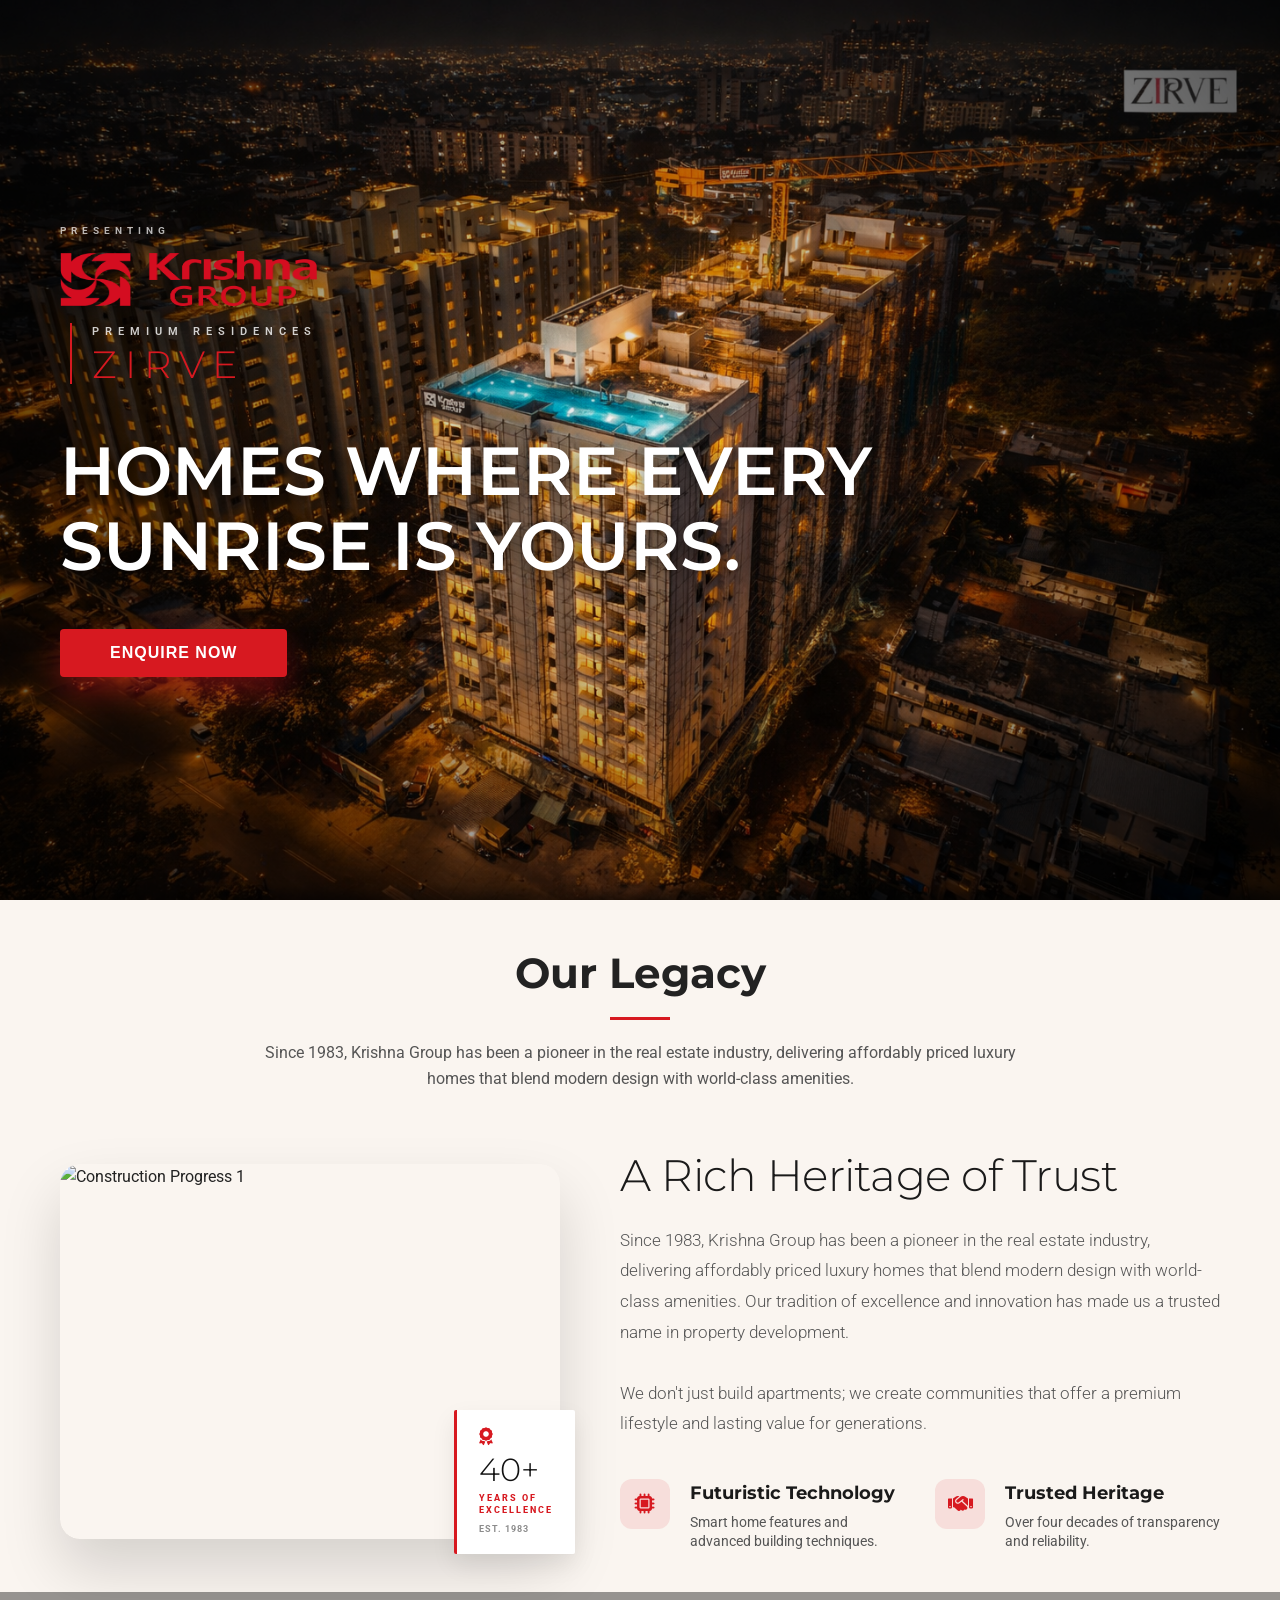
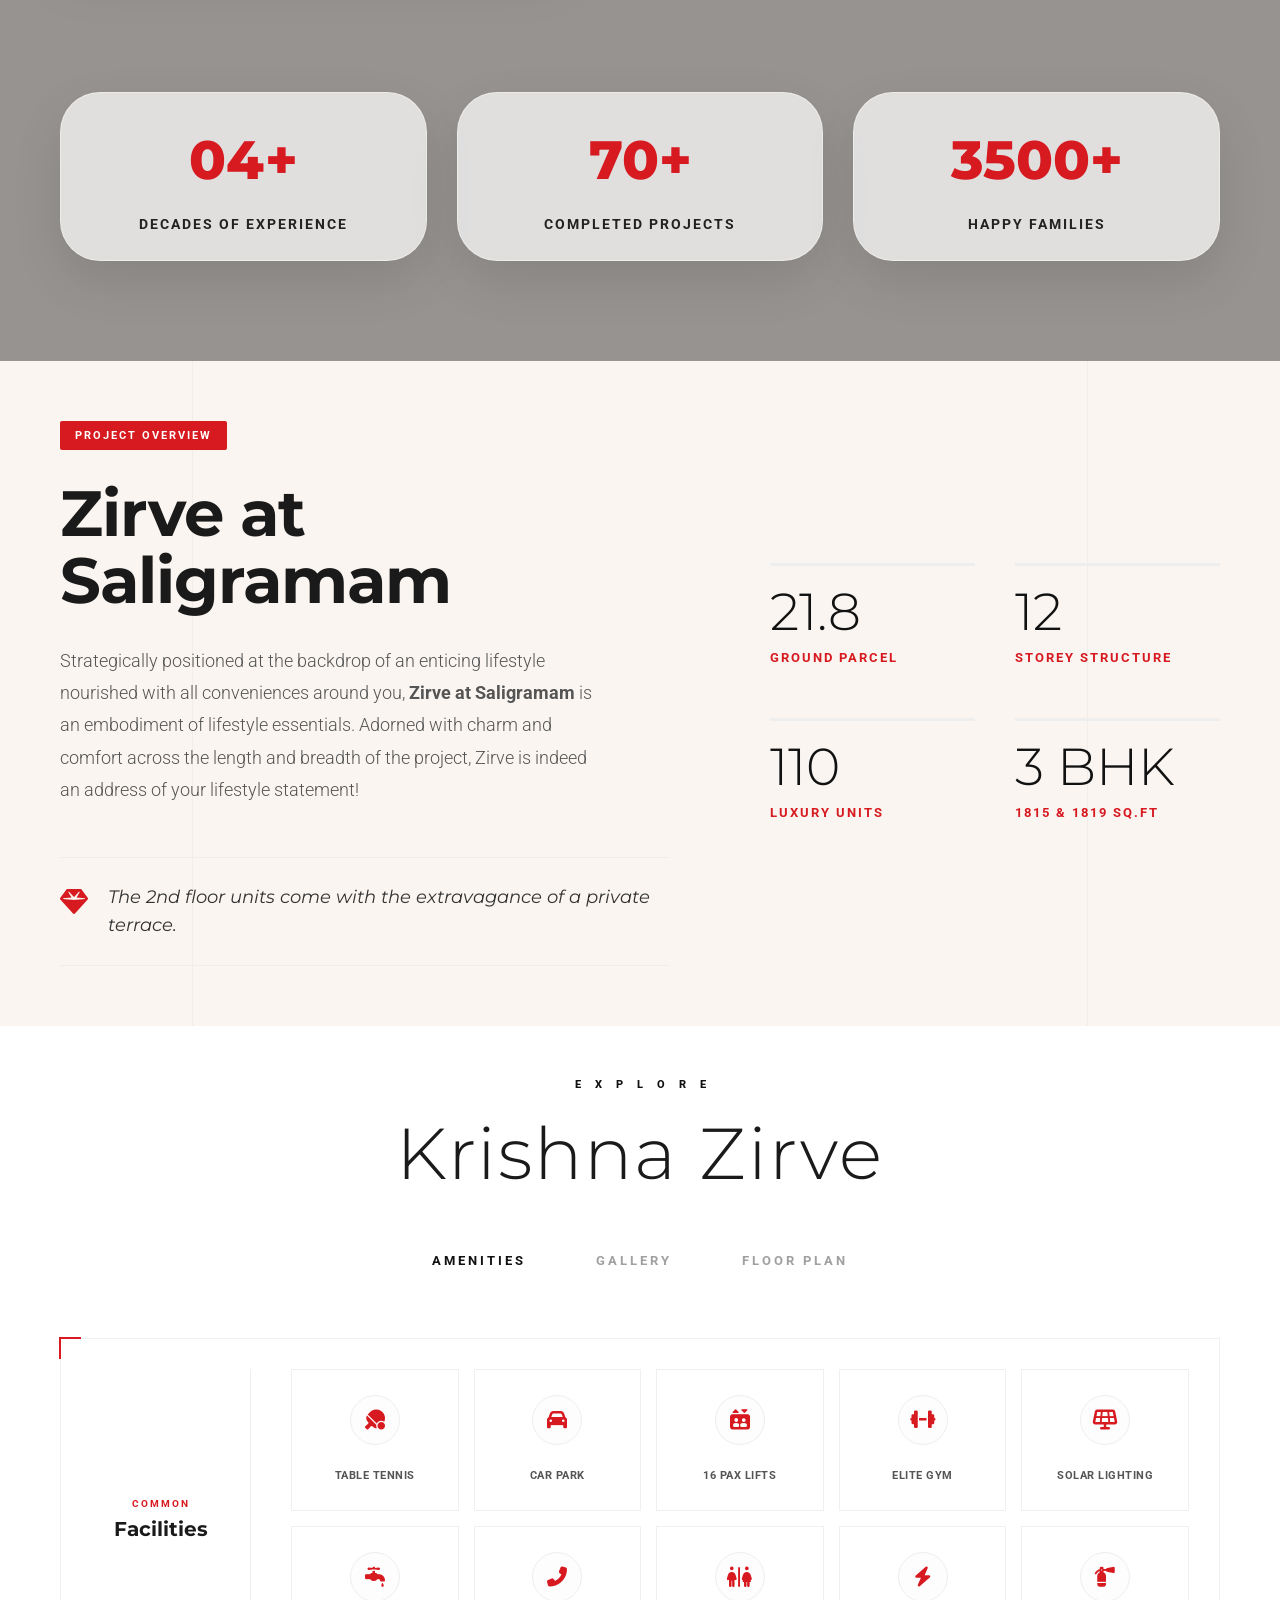
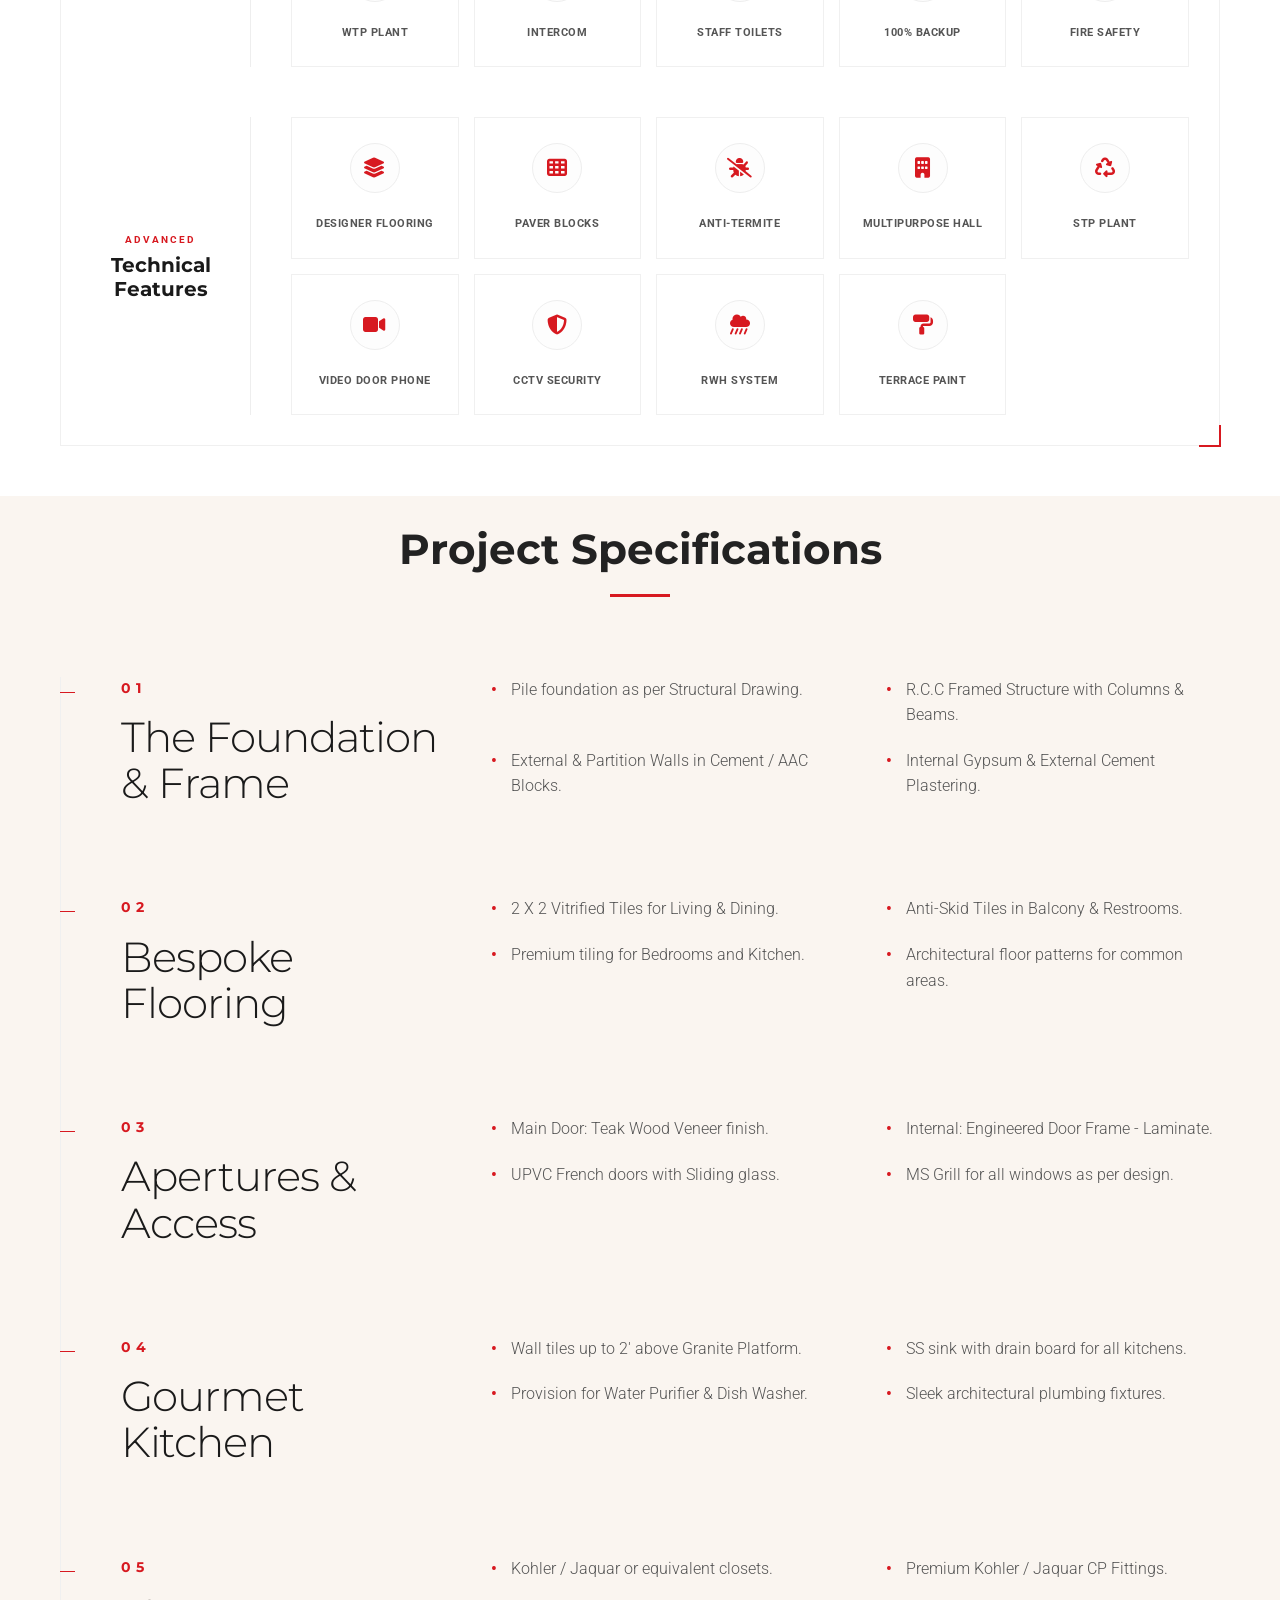
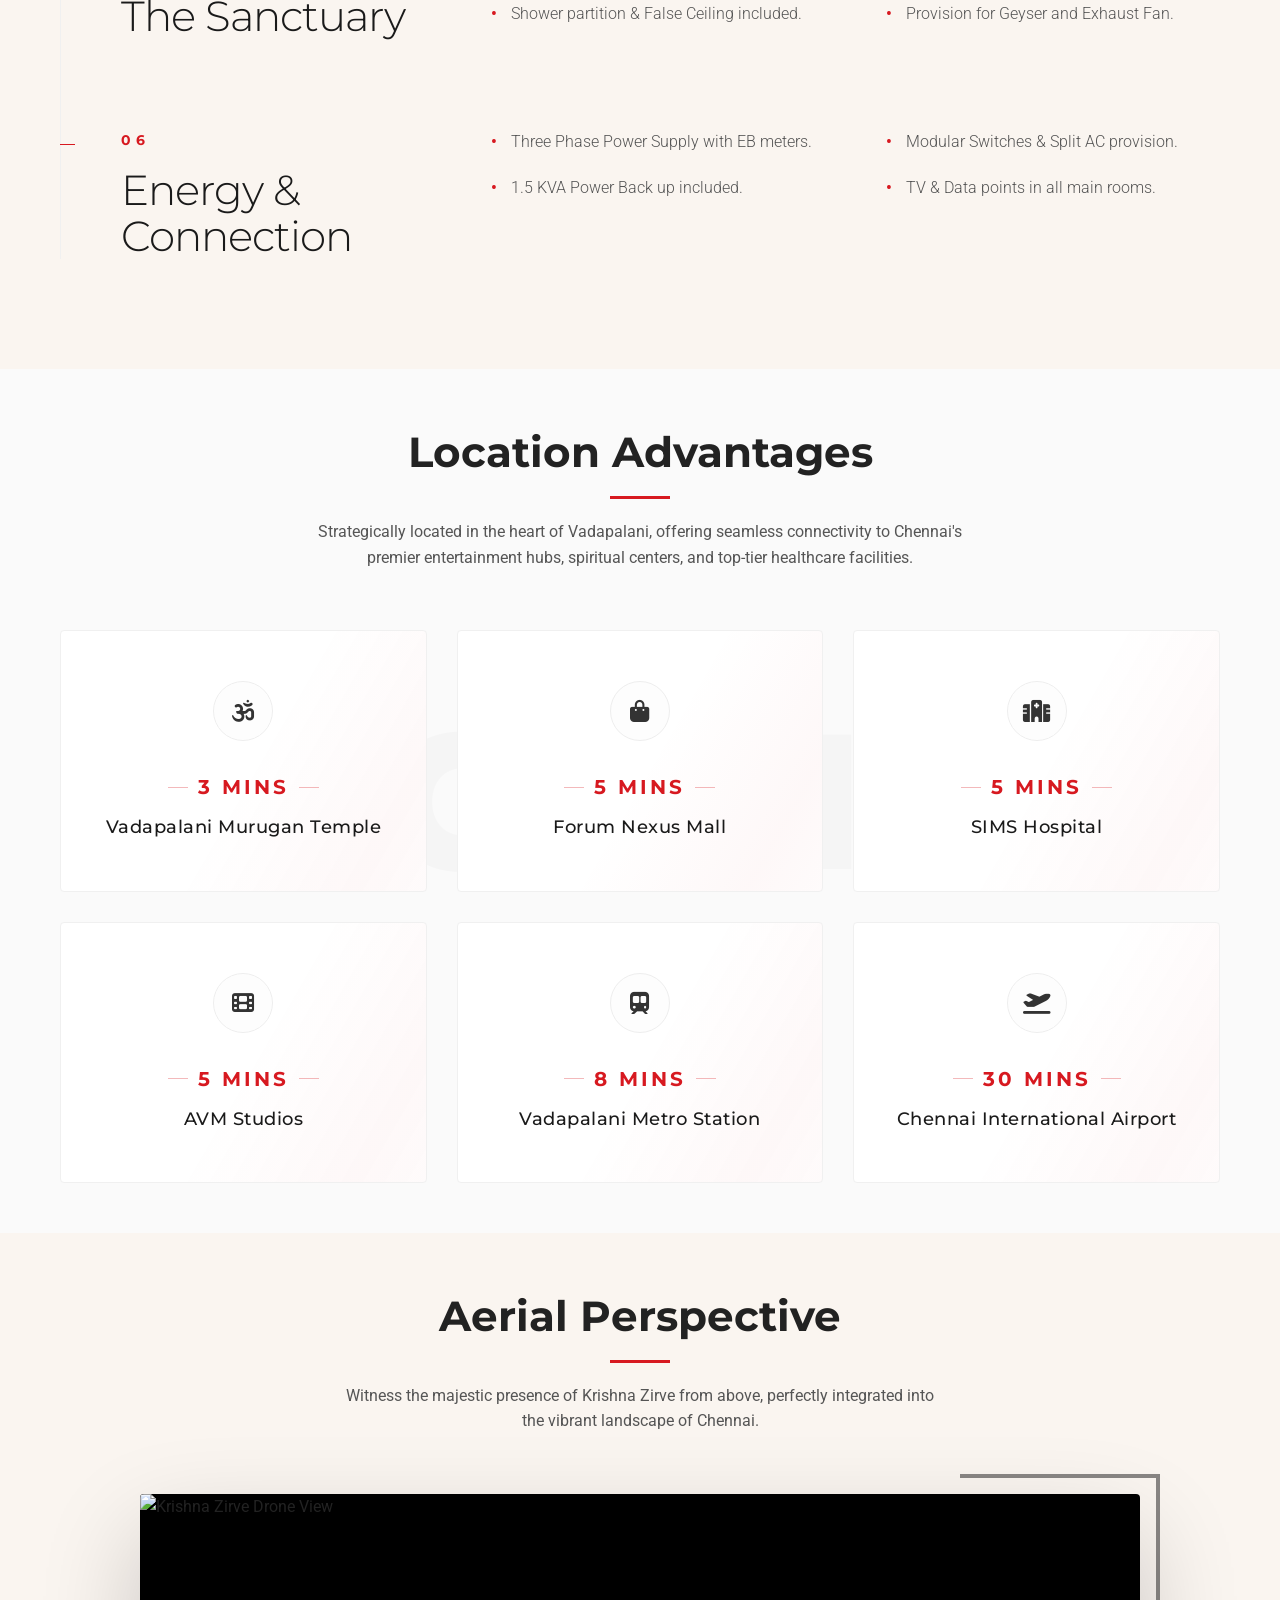
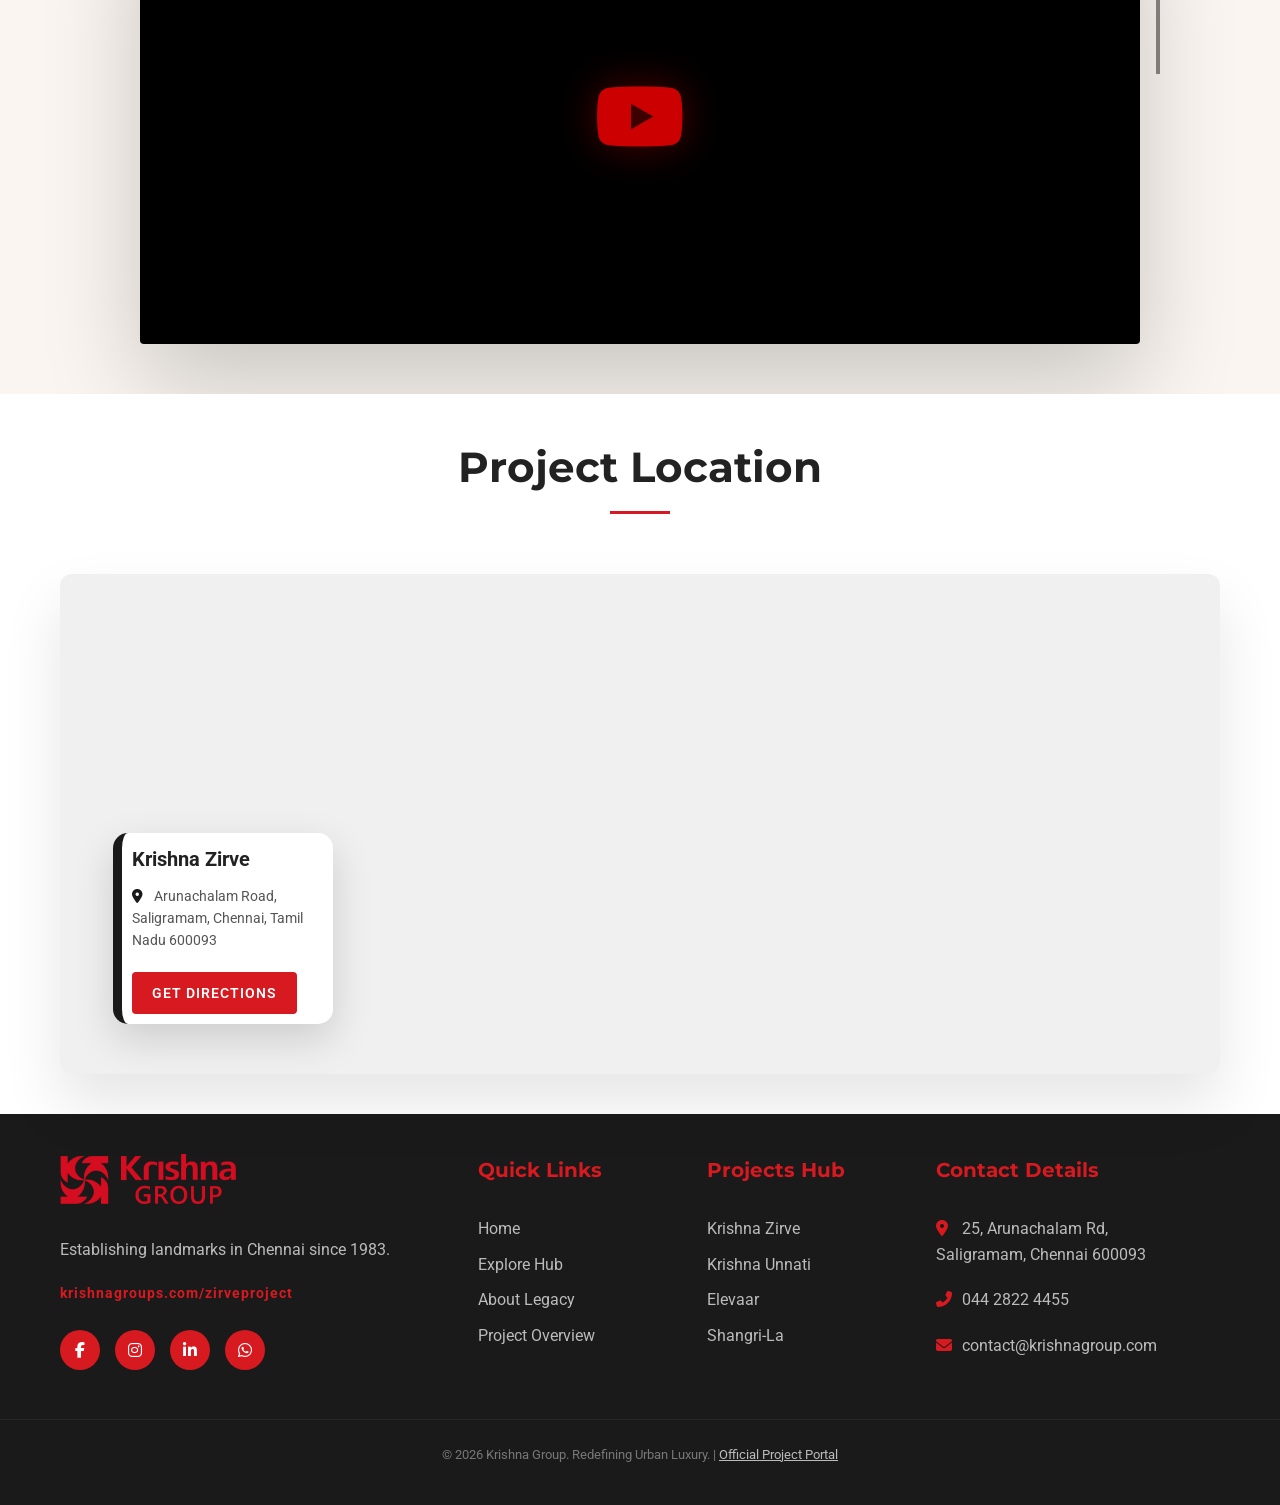
==== KrishnaGroup_Redesign/index.html @ 85de6e91 "first commit" ====
<!DOCTYPE html>
<html lang="en">

<head>
    <meta charset="UTF-8">
    <meta name="viewport" content="width=device-width, initial-scale=1.0">
    <title>Krishna Group | Luxury Apartment Builders in Chennai</title>
    <meta name="description"
        content="Redefining luxury living in Chennai since 1983. Explore premium residential projects by Krishna Group, including Krishna Zirve and Krishna Unnati.">
    <link rel="stylesheet" href="styles.css">
    <link rel="icon" type="image/png" href="favicon.png?v=2">
    <!-- Google Fonts: Montserrat for Headings, Roboto for Body -->
    <link
        href="https://fonts.googleapis.com/css2?family=Montserrat:wght@400;500;600;700&family=Roboto:wght@300;400;500&display=swap"
        rel="stylesheet">
    <!-- Font Awesome for Icons -->
    <link rel="stylesheet" href="https://cdnjs.cloudflare.com/ajax/libs/font-awesome/6.4.0/css/all.min.css">
</head>

<body>

    <!-- Navigation Bar Removed per user request for Landing Page layout -->

    <!-- Hero Section (Landing Page Style) -->
    <section class="hero" id="home">
        <img src="banner.png" alt="Luxury Real Estate" class="hero-bg">
        <div class="container hero-container">
            
            <!-- Top Left Branding (Now inside container for alignment) -->
            <div class="hero-top-branding">
                <span class="hero-presenting-label">PRESENTING</span>
                <img src="logo.png" alt="Krishna Group Official Logo" class="hero-top-logo">
                <div class="hero-zirve-branding">
                    <span class="hero-zirve-prefix">PREMIUM RESIDENCES</span>
                    <h2 class="hero-zirve-name">ZIRVE</h2>
                </div>
            </div>

            <!-- Left Aligned Headline and Button -->
            <div class="hero-main-content">
                <h1>HOMES WHERE EVERY<br>SUNRISE IS YOURS.</h1>
                <button id="open-enquiry-modal" class="btn btn-primary"
                    style="margin-top: 25px; padding: 15px 50px; font-size: 16px; border-radius: 4px; box-shadow: 0 15px 30px rgba(215, 25, 32, 0.4); text-transform: uppercase; font-weight: 700; align-self: flex-start;">ENQUIRE
                    NOW</button>
            </div>

        </div>
    </section>

    <!-- Enquiry' Modal -->
    <div id="enquiry-modal" class="modal">
        <div class="modal-content">
            <span class="close-modal">&times;</span>
            <div class="hero-form-container"
                style="width: 100%; box-shadow: none; margin: 0; background: none; backdrop-filter: none;">
                <h3
                    style="margin-bottom: 25px; font-family: var(--font-serif); font-size: 24px; color: var(--primary-color); text-align: center;">
                    Register Interest</h3>
                <form id="hero-enquiry" class="landing-form">
                    <div class="form-group">
                        <label>Name</label>
                        <input type="text" placeholder="Enter Your Name" required>
                    </div>

                    <div class="form-group">
                        <label>Phone</label>
                        <div class="phone-input-group">
                            <span class="country-code">
                                <img src="https://flagcdn.com/w20/in.png" alt="India"> +91
                            </span>
                            <input type="tel" placeholder="Phone Number" required>
                        </div>
                    </div>

                    <div class="form-group">
                        <label>Email</label>
                        <input type="email" placeholder="Enter Your Email" required>
                    </div>

                    <div class="form-group checkbox-group">
                        <input type="checkbox" id="privacy-policy" checked required>
                        <label for="privacy-policy">I agree to the Privacy Policy.</label>
                    </div>

                    <button type="submit" class="btn btn-primary btn-block"
                        style="width: 100%; border-radius: 2px; font-size: 16px;">ENQUIRE NOW</button>
                </form>
            </div>
        </div>
    </div>



    <!-- Heritage Section -->
    <section class="heritage" id="about">
        <div class="container">
            <div class="section-title reveal">
                <h2>Our Legacy</h2>
                <div class="divider"></div>
                <p
                    style="margin-top: 20px; color: var(--text-light); max-width: 800px; margin-left: auto; margin-right: auto;">
                    Since 1983, Krishna Group has been a pioneer in the real estate industry, delivering affordably
                    priced luxury homes that blend modern design with world-class amenities.
                </p>
            </div>

            <div class="legacy-grid">
                <div class="legacy-image reveal">
                    <div class="legacy-slider" style="position: relative; width: 100%; aspect-ratio: 4/3; overflow: hidden; border-radius: 20px; box-shadow: 0 30px 60px rgba(0,0,0,0.15);">
                        <img src="Gallery/prog_1.jpg" alt="Construction Progress 1" class="legacy-slide" style="position: absolute; top:0; left:0; width:100%; height:100%; object-fit:cover; opacity: 1; transition: opacity 1s ease;">
                        <img src="Gallery/prog_2.jpg" alt="Construction Progress 2" class="legacy-slide" style="position: absolute; top:0; left:0; width:100%; height:100%; object-fit:cover; opacity: 0; transition: opacity 1s ease;">
                        <img src="Gallery/prog_3.jpg" alt="Construction Progress 3" class="legacy-slide" style="position: absolute; top:0; left:0; width:100%; height:100%; object-fit:cover; opacity: 0; transition: opacity 1s ease;">
                        <img src="Gallery/prog_4.jpg" alt="Construction Progress 4" class="legacy-slide" style="position: absolute; top:0; left:0; width:100%; height:100%; object-fit:cover; opacity: 0; transition: opacity 1s ease;">
                        <img src="Gallery/prog_5.jpg" alt="Construction Progress 5" class="legacy-slide" style="position: absolute; top:0; left:0; width:100%; height:100%; object-fit:cover; opacity: 0; transition: opacity 1s ease;">
                        <img src="Gallery/prog_6.jpg" alt="Construction Progress 6" class="legacy-slide" style="position: absolute; top:0; left:0; width:100%; height:100%; object-fit:cover; opacity: 0; transition: opacity 1s ease;">
                    </div>
                    <div class="legacy-experience-badge">
                        <i class="fas fa-award" style="color: var(--accent-color); font-size: 18px; margin-bottom: 8px;"></i>
                        <span class="badge-num">40+</span>
                        <span class="badge-text" style="line-height: 1.4;">Years of<br>Excellence</span>
                        <span style="font-size: 9px; opacity: 0.5; margin-top: 5px; font-weight: 700; text-transform: uppercase; letter-spacing: 1px;">Est. 1983</span>
                    </div>
                </div>
                <div class="legacy-content reveal" style="transition-delay: 0.2s;">
                    <h3 class="legacy-subtitle">A Rich Heritage of Trust</h3>
                    <p class="legacy-description">
                        Since 1983, Krishna Group has been a pioneer in the real estate industry, delivering affordably
                        priced luxury homes that blend modern design with world-class amenities. Our tradition of
                        excellence and innovation has made us a trusted name in property development.
                        <br><br>
                        We don't just build apartments; we create communities that offer a premium lifestyle and lasting
                        value for generations.
                    </p>
                    <div class="legacy-features">
                        <div class="feature-item">
                            <div class="feature-icon"><i class="fas fa-microchip"></i></div>
                            <div class="feature-text">
                                <h4>Futuristic Technology</h4>
                                <p>Smart home features and advanced building techniques.</p>
                            </div>
                        </div>
                        <div class="feature-item">
                            <div class="feature-icon"><i class="fas fa-handshake"></i></div>
                            <div class="feature-text">
                                <h4>Trusted Heritage</h4>
                                <p>Over four decades of transparency and reliability.</p>
                            </div>
                        </div>
                    </div>
                </div>
            </div>
        </div>
    </section>

    <!-- Statistics / Milestones Section -->
    <section class="stats-milestones reveal">
        <div class="container stats-container">
            <div class="stat-card">
                <div class="stat-number" data-target="4">0</div>
                <div class="stat-label">DECADES OF EXPERIENCE</div>
            </div>
            <div class="stat-card">
                <div class="stat-number" data-target="70">0</div>
                <div class="stat-label">COMPLETED PROJECTS</div>
            </div>
            <div class="stat-card">
                <div class="stat-number" data-target="3500">0</div>
                <div class="stat-label">HAPPY FAMILIES</div>
            </div>
        </div>
    </section>

    <!-- Project Snapshot Section (New Information from Image) -->
    <section class="project-snapshot reveal" id="snapshot">
        <div class="container">
            <div class="snapshot-flex">
                <div class="snapshot-content">
                    <span class="snapshot-label">Project Overview</span>
                    <h2 class="snapshot-title">Zirve at Saligramam</h2>
                    <p class="snapshot-desc">
                        Strategically positioned at the backdrop of an enticing lifestyle nourished with all
                        conveniences around you, <strong>Zirve at Saligramam</strong> is an embodiment of lifestyle
                        essentials. Adorned with charm and comfort across the length and breadth of the project, Zirve
                        is indeed an address of your lifestyle statement!
                    </p>
                    <div class="snapshot-highlight">
                        <i class="fas fa-gem"></i>
                        <span>The 2nd floor units come with the extravagance of a private terrace.</span>
                    </div>
                </div>
                <div class="snapshot-stats">
                    <div class="snap-stat-item">
                        <span class="snap-val">21.8</span>
                        <span class="snap-label">Ground Parcel</span>
                    </div>
                    <div class="snap-stat-item">
                        <span class="snap-val">12</span>
                        <span class="snap-label">Storey Structure</span>
                    </div>
                    <div class="snap-stat-item">
                        <span class="snap-val">110</span>
                        <span class="snap-label">Luxury Units</span>
                    </div>
                    <div class="snap-stat-item">
                        <span class="snap-val">3 BHK</span>
                        <span class="snap-label">1815 & 1819 Sq.Ft</span>
                    </div>
                </div>
            </div>
        </div>
    </section>

    <!-- Consolidated Explore Project Section -->
    <section class="explore-project reveal" id="explore">
        <div class="container">
            <div class="explore-header">
                <span class="explore-label">Explore</span>
                <h2>Krishna Zirve</h2>
            </div>

            <div class="explore-main-flex">
                <div class="explore-tabs-nav">
                    <button class="explore-tab-link active" data-explore-tab="explore-amenities">Amenities</button>
                    <button class="explore-tab-link" data-explore-tab="explore-gallery">Gallery</button>
                    <button class="explore-tab-link" data-explore-tab="explore-floor-plans">Floor Plan</button>
                </div>

                <div class="explore-content-wrap">
                    <!-- Amenities Tab - Premium Horizontal Flow Layout -->
                    <div id="explore-amenities" class="explore-tab-content active">
                        <div class="amenities-horizontal-container">
                            
                            <!-- Row 1: Common Amenities -->
                            <div class="amenity-horizontal-row">
                                <div class="row-header">
                                    <span class="row-label">Common</span>
                                    <h4>Facilities</h4>
                                </div>
                                <div class="amenity-row-grid">
                                    <div class="h-amenity-item">
                                        <div class="amenity-pic-wrap"><i class="fas fa-table-tennis-paddle-ball"></i></div>
                                        <span>Table Tennis</span>
                                    </div>
                                    <div class="h-amenity-item">
                                        <div class="amenity-pic-wrap"><i class="fas fa-car"></i></div>
                                        <span>Car Park</span>
                                    </div>
                                    <div class="h-amenity-item">
                                        <div class="amenity-pic-wrap"><i class="fas fa-elevator"></i></div>
                                        <span>16 Pax Lifts</span>
                                    </div>
                                    <div class="h-amenity-item">
                                        <div class="amenity-pic-wrap"><i class="fas fa-dumbbell"></i></div>
                                        <span>Elite Gym</span>
                                    </div>
                                    <div class="h-amenity-item">
                                        <div class="amenity-pic-wrap"><i class="fas fa-solar-panel"></i></div>
                                        <span>Solar Lighting</span>
                                    </div>
                                    <div class="h-amenity-item">
                                        <div class="amenity-pic-wrap"><i class="fas fa-faucet-drip"></i></div>
                                        <span>WTP Plant</span>
                                    </div>
                                    <div class="h-amenity-item">
                                        <div class="amenity-pic-wrap"><i class="fas fa-phone-alt"></i></div>
                                        <span>Intercom</span>
                                    </div>
                                    <div class="h-amenity-item">
                                        <div class="amenity-pic-wrap"><i class="fas fa-restroom"></i></div>
                                        <span>Staff Toilets</span>
                                    </div>
                                    <div class="h-amenity-item">
                                        <div class="amenity-pic-wrap"><i class="fas fa-bolt"></i></div>
                                        <span>100% Backup</span>
                                    </div>
                                    <div class="h-amenity-item">
                                        <div class="amenity-pic-wrap"><i class="fas fa-fire-extinguisher"></i></div>
                                        <span>Fire Safety</span>
                                    </div>
                                </div>
                            </div>

                            <!-- Row 2: Advanced Features -->
                            <div class="amenity-horizontal-row">
                                <div class="row-header">
                                    <span class="row-label">Advanced</span>
                                    <h4>Technical Features</h4>
                                </div>
                                <div class="amenity-row-grid">
                                    <div class="h-amenity-item">
                                        <div class="amenity-pic-wrap"><i class="fas fa-layer-group"></i></div>
                                        <span>Designer Flooring</span>
                                    </div>
                                    <div class="h-amenity-item">
                                        <div class="amenity-pic-wrap"><i class="fas fa-th"></i></div>
                                        <span>Paver Blocks</span>
                                    </div>
                                    <div class="h-amenity-item">
                                        <div class="amenity-pic-wrap"><i class="fas fa-bug-slash"></i></div>
                                        <span>Anti-Termite</span>
                                    </div>
                                    <div class="h-amenity-item">
                                        <div class="amenity-pic-wrap"><i class="fas fa-building"></i></div>
                                        <span>Multipurpose Hall</span>
                                    </div>
                                    <div class="h-amenity-item">
                                        <div class="amenity-pic-wrap"><i class="fas fa-recycle"></i></div>
                                        <span>STP Plant</span>
                                    </div>
                                    <div class="h-amenity-item">
                                        <div class="amenity-pic-wrap"><i class="fas fa-video"></i></div>
                                        <span>Video Door Phone</span>
                                    </div>
                                    <div class="h-amenity-item">
                                        <div class="amenity-pic-wrap"><i class="fas fa-shield-alt"></i></div>
                                        <span>CCTV Security</span>
                                    </div>
                                    <div class="h-amenity-item">
                                        <div class="amenity-pic-wrap"><i class="fas fa-cloud-showers-heavy"></i></div>
                                        <span>RWH System</span>
                                    </div>
                                    <div class="h-amenity-item">
                                        <div class="amenity-pic-wrap"><i class="fas fa-paint-roller"></i></div>
                                        <span>Terrace Paint</span>
                                    </div>
                                    <div class="h-amenity-item">
                                        <div class="amenity-pic-wrap"><i class="fas fa-satellite-dish"></i></div>
                                        <span>DTH Connection</span>
                                    </div>
                                </div>
                            </div>

                        </div>
                    </div>

                    <!-- Gallery Tab -->
                    <div id="explore-gallery" class="explore-tab-content">
                        <div class="explore-grid gallery-grid-special">
                            <div class="explore-card"><img src="Gallery/gallery_1.jpg" alt="Zirve Architecture"><div class="card-caption"><i class="fas fa-expand"></i><h4>Architecture</h4></div></div>
                            <div class="explore-card"><img src="Gallery/gallery_2.jpg" alt="Premium View"><div class="card-caption"><i class="fas fa-expand"></i><h4>Premium View</h4></div></div>
                            <div class="explore-card"><img src="Gallery/gallery_3.jpg" alt="Luxury Living"><div class="card-caption"><i class="fas fa-expand"></i><h4>Luxury Living</h4></div></div>
                            <div class="explore-card"><img src="Gallery/gallery_4.jpg" alt="Modern Design"><div class="card-caption"><i class="fas fa-expand"></i><h4>Modern Design</h4></div></div>
                            <div class="explore-card"><img src="Gallery/gallery_5.jpg" alt="Interior Details"><div class="card-caption"><i class="fas fa-expand"></i><h4>Interior Details</h4></div></div>
                            <div class="explore-card"><img src="Gallery/gallery_6.jpg" alt="Executive Suites"><div class="card-caption"><i class="fas fa-expand"></i><h4>Executive Suites</h4></div></div>
                            <div class="explore-card"><img src="Gallery/gallery_7.jpg" alt="Urban Lifestyle"><div class="card-caption"><i class="fas fa-expand"></i><h4>Urban Lifestyle</h4></div></div>
                            <div class="explore-card"><img src="Gallery/gallery_8.jpg" alt="Master Crafts"><div class="card-caption"><i class="fas fa-expand"></i><h4>Master Crafts</h4></div></div>
                            <div class="explore-card"><img src="Gallery/gallery_9.jpg" alt="Zen Space"><div class="card-caption"><i class="fas fa-expand"></i><h4>Zen Space</h4></div></div>
                            <div class="explore-card"><img src="Gallery/gallery_10.jpg" alt="Elite Lounge"><div class="card-caption"><i class="fas fa-expand"></i><h4>Elite Lounge</h4></div></div>
                            <div class="explore-card"><img src="Gallery/gallery_11.jpg" alt="Grand Entrance"><div class="card-caption"><i class="fas fa-expand"></i><h4>Grand Entrance</h4></div></div>
                            <div class="explore-card"><img src="Gallery/gallery_12.jpg" alt="Sunset View"><div class="card-caption"><i class="fas fa-expand"></i><h4>Sunset View</h4></div></div>
                            <div class="explore-card"><img src="Gallery/gallery_13.jpg" alt="Chic Decor"><div class="card-caption"><i class="fas fa-expand"></i><h4>Chic Decor</h4></div></div>
                            <div class="explore-card"><img src="Gallery/gallery_14.jpg" alt="Prime Facade"><div class="card-caption"><i class="fas fa-expand"></i><h4>Prime Facade</h4></div></div>
                            <div class="explore-card"><img src="Gallery/gallery_15.jpg" alt="Evening Ambiance"><div class="card-caption"><i class="fas fa-expand"></i><h4>Evening Ambiance</h4></div></div>
                        </div>
                    </div>

                    <!-- Floor Plan Tab -->
                    <div id="explore-floor-plans" class="explore-tab-content">
                        <div class="explore-floor-plan-wrap auto-scroll-wrapper">
                            <div class="floor-plan-slider" id="floor-plan-slider">
                                <div class="floor-item active">
                                    <div class="floor-label-overlay">Stilt Floor Plan</div>
                                    <img src="stilt_floor_plan.png" alt="Stilt Floor Plan">
                                </div>
                                <div class="floor-item">
                                    <div class="floor-label-overlay">1st Floor Parking</div>
                                    <img src="parking_floor_plan.png" alt="1st Floor Parking">
                                </div>
                                <div class="floor-item">
                                    <div class="floor-label-overlay">2nd Floor Plan</div>
                                    <img src="second_floor_plan.webp" alt="2nd Floor Plan">
                                </div>
                                <div class="floor-item">
                                    <div class="floor-label-overlay">Typical Floor Plan (3rd - 12th)</div>
                                    <img src="typical_floor_plan.webp" alt="Typical Floor Plan">
                                </div>
                                <div class="floor-item">
                                    <div class="floor-label-overlay">Typical Unit Plan</div>
                                    <img src="typical_unit_plan.webp" alt="Typical Unit Plan">
                                </div>
                            </div>
                        </div>
                    </div>
                </div>
            </div>
        </div>
    </section>




    <!-- Detailed Specifications - Architectural Row List (Non-Card Design) -->
    <section class="detailed-specs reveal" id="specifications-detailed">
        <div class="container">
            <div class="section-title">
                <h2>Project Specifications</h2>
                <div class="divider"></div>
            </div>

            <div class="spec-editorial-wrap">
                <!-- 01 Structure -->
                <div class="spec-editorial-item reveal">
                    <div class="spec-meta">
                        <span class="spec-number">01</span>
                        <h3 class="spec-title">The Foundation & Frame</h3>
                    </div>
                    <div class="spec-body">
                        <ul class="spec-list">
                            <li>Pile foundation as per Structural Drawing.</li>
                            <li>R.C.C Framed Structure with Columns & Beams.</li>
                            <li>External & Partition Walls in Cement / AAC Blocks.</li>
                            <li>Internal Gypsum & External Cement Plastering.</li>
                        </ul>
                    </div>
                </div>

                <!-- 02 Flooring -->
                <div class="spec-editorial-item reveal">
                    <div class="spec-meta">
                        <span class="spec-number">02</span>
                        <h3 class="spec-title">Bespoke Flooring</h3>
                    </div>
                    <div class="spec-body">
                        <ul class="spec-list">
                            <li>2 X 2 Vitrified Tiles for Living & Dining.</li>
                            <li>Anti-Skid Tiles in Balcony & Restrooms.</li>
                            <li>Premium tiling for Bedrooms and Kitchen.</li>
                            <li>Architectural floor patterns for common areas.</li>
                        </ul>
                    </div>
                </div>

                <!-- 03 Windows -->
                <div class="spec-editorial-item reveal">
                    <div class="spec-meta">
                        <span class="spec-number">03</span>
                        <h3 class="spec-title">Apertures & Access</h3>
                    </div>
                    <div class="spec-body">
                        <ul class="spec-list">
                            <li>Main Door: Teak Wood Veneer finish.</li>
                            <li>Internal: Engineered Door Frame - Laminate.</li>
                            <li>UPVC French doors with Sliding glass.</li>
                            <li>MS Grill for all windows as per design.</li>
                        </ul>
                    </div>
                </div>

                <!-- 04 Kitchen -->
                <div class="spec-editorial-item reveal">
                    <div class="spec-meta">
                        <span class="spec-number">04</span>
                        <h3 class="spec-title">Gourmet Kitchen</h3>
                    </div>
                    <div class="spec-body">
                        <ul class="spec-list">
                            <li>Wall tiles up to 2' above Granite Platform.</li>
                            <li>SS sink with drain board for all kitchens.</li>
                            <li>Provision for Water Purifier & Dish Washer.</li>
                            <li>Sleek architectural plumbing fixtures.</li>
                        </ul>
                    </div>
                </div>

                <!-- 05 Bathrooms -->
                <div class="spec-editorial-item reveal">
                    <div class="spec-meta">
                        <span class="spec-number">05</span>
                        <h3 class="spec-title">The Sanctuary</h3>
                    </div>
                    <div class="spec-body">
                        <ul class="spec-list">
                            <li>Kohler / Jaquar or equivalent closets.</li>
                            <li>Premium Kohler / Jaquar CP Fittings.</li>
                            <li>Shower partition & False Ceiling included.</li>
                            <li>Provision for Geyser and Exhaust Fan.</li>
                        </ul>
                    </div>
                </div>

                <!-- 06 Electrical -->
                <div class="spec-editorial-item reveal">
                    <div class="spec-meta">
                        <span class="spec-number">06</span>
                        <h3 class="spec-title">Energy & Connection</h3>
                    </div>
                    <div class="spec-body">
                        <ul class="spec-list">
                            <li>Three Phase Power Supply with EB meters.</li>
                            <li>Modular Switches & Split AC provision.</li>
                            <li>1.5 KVA Power Back up included.</li>
                            <li>TV & Data points in all main rooms.</li>
                        </ul>
                    </div>
                </div>
            </div>
        </div>
    </section>

    <!-- Location Advantages Section -->
    <section class="location-advantages reveal" id="location">
        <div class="container">
            <div class="section-title">
                <h2>Location Advantages</h2>
                <div class="divider"></div>
                <p
                    style="margin-top: 20px; color: var(--text-light); max-width: 700px; margin-left: auto; margin-right: auto;">
                    Strategically located in the heart of Vadapalani, offering seamless connectivity to Chennai's
                    premier entertainment hubs, spiritual centers, and top-tier healthcare facilities.
                </p>
            </div>

            <div class="location-grid">
                <div class="location-item">
                    <div class="location-icon"><i class="fas fa-om"></i></div>
                    <div class="location-time">3 MINS</div>
                    <div class="location-name">Vadapalani Murugan Temple</div>
                </div>
                <div class="location-item">
                    <div class="location-icon"><i class="fas fa-shopping-bag"></i></div>
                    <div class="location-time">5 MINS</div>
                    <div class="location-name">Forum Nexus Mall</div>
                </div>
                <div class="location-item">
                    <div class="location-icon"><i class="fas fa-hospital"></i></div>
                    <div class="location-time">5 MINS</div>
                    <div class="location-name">SIMS Hospital</div>
                </div>
                <div class="location-item">
                    <div class="location-icon"><i class="fas fa-film"></i></div>
                    <div class="location-time">5 MINS</div>
                    <div class="location-name">AVM Studios</div>
                </div>
                <div class="location-item">
                    <div class="location-icon"><i class="fas fa-subway"></i></div>
                    <div class="location-time">8 MINS</div>
                    <div class="location-name">Vadapalani Metro Station</div>
                </div>
                <div class="location-item">
                    <div class="location-icon"><i class="fas fa-plane-departure"></i></div>
                    <div class="location-time">30 MINS</div>
                    <div class="location-name">Chennai International Airport</div>
                </div>
            </div>
        </div>
    </section>

    <!-- Drone Perspective Section -->
    <section class="video-experience reveal">
        <div class="container">
            <div class="section-title">
                <h2>Aerial Perspective</h2>
                <div class="divider"></div>
                <p
                    style="margin-top: 20px; color: var(--text-light); max-width: 600px; margin-left: auto; margin-right: auto;">
                    Witness the majestic presence of Krishna Zirve from above, perfectly integrated into the vibrant
                    landscape of Chennai.
                </p>
            </div>

            <div class="video-wrapper">
                <div class="video-inner drone-video-thumb">
                    <img src="legacy_drone.jpg" alt="Krishna Zirve Drone View">
                    <div class="video-play-overlay">
                        <i class="fab fa-youtube"></i>
                    </div>
                </div>
                <div class="video-accent-border"></div>
            </div>
        </div>
    </section>

    <!-- Project Location Section -->
    <section class="project-location reveal">
        <div class="container">
            <div class="section-title">
                <h2>Project Location</h2>
                <div class="divider"></div>
            </div>

            <div class="map-container">
                <div class="map-inner">
                    <iframe
                        src="https://www.google.com/maps/embed?pb=!1m18!1m12!1m3!1d15545.922114389025!2d80.1982705!3d13.0401564!2m3!1f0!2f0!3f0!3m2!1i1024!2i768!4f13.1!3m3!1m2!1s0x3a5266e7f8e8e8e9%3A0x6a0c9a0c9a0c9a0d!2sSaligramam!5e0!3m2!1sen!2sin!4v1710688000000!5m2!1sen!2sin"
                        width="100%" height="450" style="border:0;" allowfullscreen="" loading="lazy"
                        referrerpolicy="no-referrer-when-downgrade">
                    </iframe>
                </div>
                <div class="map-overlay-card">
                    <h3>Krishna Zirve</h3>
                    <p><i class="fas fa-map-marker-alt"></i> Arunachalam Road, Saligramam, Chennai, Tamil Nadu 600093</p>
                    <a href="https://maps.app.goo.gl/6Lpj8BBsx5TWXdp98" target="_blank" class="btn btn-primary"
                        style="padding: 10px 20px; font-size: 14px;">GET DIRECTIONS</a>
                </div>
            </div>
        </div>
    </section>

    <!-- Footer -->
    <footer>
        <div class="container footer-grid">
            <div class="footer-col reveal">
                <img src="logo.png" alt="Krishna Group Official Logo" style="height: 50px; margin-bottom: 25px;">
                <p>Establishing landmarks in Chennai since 1983.</p>
                <div class="footer-url" style="margin: 15px 0; color: #fff; font-size: 14px; letter-spacing: 1px;">
                    <a href="https://krishnagroups.com/zirveproject" style="color: var(--accent-color); font-weight: 700;">krishnagroups.com/zirveproject</a>
                </div>
                <div class="social-links" style="display: flex; gap: 15px; margin-top: 25px;">
                    <a href="#" style="background: var(--accent-color); color: white; width: 40px; height: 40px; border-radius: 50%; display: flex; align-items: center; justify-content: center; transition: 0.3s;"><i class="fab fa-facebook-f"></i></a>
                    <a href="#" style="background: var(--accent-color); color: white; width: 40px; height: 40px; border-radius: 50%; display: flex; align-items: center; justify-content: center; transition: 0.3s;"><i class="fab fa-instagram"></i></a>
                    <a href="#" style="background: var(--accent-color); color: white; width: 40px; height: 40px; border-radius: 50%; display: flex; align-items: center; justify-content: center; transition: 0.3s;"><i class="fab fa-linkedin-in"></i></a>
                    <a href="#" style="background: var(--accent-color); color: white; width: 40px; height: 40px; border-radius: 50%; display: flex; align-items: center; justify-content: center; transition: 0.3s;"><i class="fab fa-whatsapp"></i></a>
                </div>
            </div>
            <div class="footer-col reveal" style="transition-delay: 0.1s;">
                <h4>Quick Links</h4>
                <ul style="color: #bbb;">
                    <li style="margin-bottom: 10px;"><a href="#home">Home</a></li>
                    <li style="margin-bottom: 10px;"><a href="#explore">Explore Hub</a></li>
                    <li style="margin-bottom: 10px;"><a href="#about">About Legacy</a></li>
                    <li style="margin-bottom: 10px;"><a href="#snapshot">Project Overview</a></li>
                </ul>
            </div>
            <div class="footer-col reveal" style="transition-delay: 0.2s;">
                <h4>Projects Hub</h4>
                <ul style="color: #bbb;">
                    <li style="margin-bottom: 10px;"><a href="#">Krishna Zirve</a></li>
                    <li style="margin-bottom: 10px;"><a href="#">Krishna Unnati</a></li>
                    <li style="margin-bottom: 10px;"><a href="#">Elevaar</a></li>
                    <li style="margin-bottom: 10px;"><a href="#">Shangri-La</a></li>
                </ul>
            </div>
            <div class="footer-col reveal" style="transition-delay: 0.3s;">
                <h4>Contact Details</h4>
                <p><i class="fas fa-map-marker-alt" style="color: var(--accent-color); margin-right: 10px;"></i>
                    25, Arunachalam Rd,<br> Saligramam, Chennai 600093</p>
                <p><i class="fas fa-phone-alt" style="color: var(--accent-color); margin-right: 10px;"></i>044 2822 4455</p>
                <p><i class="fas fa-envelope" style="color: var(--accent-color); margin-right: 10px;"></i>contact@krishnagroup.com</p>
            </div>
        </div>
        <div style="text-align: center; margin-top: 40px; padding-top: 25px; border-top: 1px solid rgba(255,255,255,0.05); color: #777; font-size: 13px;">
            <p>&copy; 2026 Krishna Group. Redefining Urban Luxury. | <a href="https://krishnagroups.com/zirveproject" style="color: #bbb; text-decoration: underline;">Official Project Portal</a></p>
        </div>
    </footer>

    <!-- Gallery Lightbox Modal -->
    <div id="gallery-lightbox" class="lightbox-modal">
        <span class="lightbox-close">&times;</span>
        <div class="lightbox-content">
            <img id="lightbox-img" src="" alt="Gallery Image Full View">
            <h4 id="lightbox-caption"></h4>
        </div>
    </div>

    <script src="main.js"></script>
</body>

</html>
---- KrishnaGroup_Redesign/styles.css ----
@import url('https://fonts.googleapis.com/css2?family=Playfair+Display:wght@400;700&family=Inter:wght@300;400;600&display=swap');

:root {
  /* Color Palette */
  --primary-color: #1a1a1a;
  --accent-color: #D71920;
  /* Krishna Red */
  --accent-hover: #b5151a;
  --text-dark: #222222;
  --text-light: #555555;
  --bg-white: #ffffff;
  --bg-soft: #f8f9fa;
  --glass-bg: rgba(255, 255, 255, 0.85);

  /* Typography */
  --font-serif: 'Montserrat', sans-serif;
  /* Using Montserrat for a modern brand look */
  --font-sans: 'Roboto', sans-serif;

  /* Spacing & Borders */
  --spacing-lg: 40px;
  --spacing-md: 40px;
  --spacing-sm: 20px;
  --border-radius: 8px;
  --box-shadow: 0 10px 30px rgba(0, 0, 0, 0.08);

  --transition: all 0.3s ease;
}

* {
  margin: 0;
  padding: 0;
  box-sizing: border-box;
}

body {
  font-family: var(--font-sans);
  color: var(--text-dark);
  line-height: 1.6;
  background-color: #faf5f0;
  overflow-x: hidden;
}

h1,
h2,
h3,
h4,
.serif {
  font-family: var(--font-serif);
}

a {
  text-decoration: none;
  color: inherit;
  transition: var(--transition);
}

ul {
  list-style: none;
}

section {
  padding: var(--spacing-lg) 0;
}

.container {
  max-width: 1200px;
  margin: 0 auto;
  padding: 0 var(--spacing-sm);
}

/* Header & Navigation */
/* Hero Section (Landing Page Style) */
.hero {
  height: 100vh;
  position: relative;
  display: flex;
  align-items: center;
  color: white;
  overflow: hidden;
}

.hero::after {
  content: '';
  position: absolute;
  top: 0;
  left: 0;
  width: 100%;
  height: 100%;
  background: radial-gradient(circle at center, rgb(100 10 0 / 0%) 0%, rgb(0 0 0 / 71%) 100%);
  /* Radial gradient to make the center branding pop */
  z-index: 1;
}

.hero-bg {
  position: absolute;
  top: 0;
  left: 0;
  width: 100%;
  height: 100%;
  object-fit: cover;
  z-index: 0;
}

.hero-container {
  position: relative;
  z-index: 2;
  width: 100%;
  display: flex;
  flex-direction: column;
  justify-content: center;
  /* Vertically centered */
  align-items: flex-start;
  /* Aligned to the LEFT (Aligning them) */
  min-height: 80vh;
}

/* Modal Styles */
.modal {
  display: none;
  position: fixed;
  z-index: 2000;
  left: 0;
  top: 0;
  width: 100%;
  height: 100%;
  background-color: rgba(0, 0, 0, 0.7);
  backdrop-filter: blur(8px);
  -webkit-backdrop-filter: blur(8px);
  align-items: center;
  justify-content: center;
}

.modal.show {
  display: flex;
  animation: fadeIn 0.3s ease;
}

.modal-content {
  background-color: #fff;
  margin: auto;
  padding: 0;
  border-radius: 4px;
  width: 90%;
  max-width: 450px;
  position: relative;
  box-shadow: 0 10px 40px rgba(0, 0, 0, 0.3);
}

.close-modal {
  position: absolute;
  top: 15px;
  right: 20px;
  color: #777;
  font-size: 28px;
  font-weight: bold;
  cursor: pointer;
  z-index: 10;
  transition: color 0.3s;
}

.close-modal:hover,
.close-modal:focus {
  color: var(--accent-color);
  text-decoration: none;
}

/* Hero Layout Styles */
.hero-main-content {
  flex: none;
  display: flex;
  flex-direction: column;
  align-items: flex-start;
  /* Explicitly left aligned */
  text-align: left;
  margin-top: 50px;
}

.hero-main-content .btn {
  align-self: flex-start;
  /* Correcting the button position to the left side */
}

.hero-top-branding {
  display: flex;
  flex-direction: column;
  gap: 12px;
  animation: fadeInDown 1s ease-out forwards;
}

.hero-presenting-label {
  font-size: 10px;
  letter-spacing: 5px;
  color: rgba(255, 255, 255, 0.7);
  font-weight: 700;
  text-transform: uppercase;
}

.hero-top-logo {
  height: 55px;
  width: auto;
  filter: drop-shadow(0 2px 10px rgba(0, 0, 0, 0.5));
  margin-bottom: 5px;
}

.hero-zirve-branding {
  display: flex;
  flex-direction: column;
  border-left: 2px solid var(--accent-color);
  padding-left: 20px;
  margin-left: 10px;
}

.hero-zirve-prefix {
  font-size: 11px;
  letter-spacing: 6px;
  color: rgba(255, 255, 255, 0.8);
  text-transform: uppercase;
  font-weight: 600;
  margin-bottom: 5px;
}

.hero-zirve-name {
  font-family: var(--font-serif);
  font-size: 38px;
  color: var(--accent-color);
  font-weight: 300;
  letter-spacing: 8px;
  line-height: 1;
  text-transform: uppercase;
  margin: 0;
}

@keyframes fadeInDown {
  from {
    opacity: 0;
    transform: translateY(-20px);
  }

  to {
    opacity: 1;
    transform: translateY(0);
  }
}

.hero-main-content h1 {
  font-family: var(--font-serif);
  font-size: 68px;
  font-weight: 600;
  line-height: 1.1;
  text-shadow: 0 4px 15px rgba(0, 0, 0, 0.6);
  margin-bottom: 20px;
}

/* Casagrand Style Form */
.hero-form-container {
  background: rgba(255, 255, 255, 0.85);
  /* Semi-transparent white box */
  padding: 35px 30px;
  border-radius: 4px;
  /* Less rounded for a sharper look */
  color: var(--text-dark);
  box-shadow: 0 20px 40px rgba(0, 0, 0, 0.25);
  width: 380px;
  backdrop-filter: blur(8px);
  -webkit-backdrop-filter: blur(8px);
}

.landing-form .form-group {
  margin-bottom: 18px;
  text-align: left;
}

.landing-form label {
  display: block;
  font-size: 14px;
  font-weight: 600;
  margin-bottom: 6px;
  color: #222;
}

.landing-form input[type="text"],
.landing-form input[type="email"],
.landing-form input[type="tel"] {
  width: 100%;
  padding: 12px;
  border: 1px solid #d1d1d1;
  background: #fdfdfd;
  font-family: var(--font-sans);
  font-size: 14px;
  border-radius: 2px;
  transition: border-color 0.3s;
}

.landing-form input:focus {
  outline: none;
  border-color: var(--accent-color);
}

.phone-input-group {
  display: flex;
  background: #fdfdfd;
  border: 1px solid #d1d1d1;
  border-radius: 2px;
  transition: border-color 0.3s;
}

.phone-input-group:focus-within {
  border-color: var(--accent-color);
}

.phone-input-group .country-code {
  display: flex;
  align-items: center;
  padding: 0 12px;
  background: #f4f4f4;
  border-right: 1px solid #d1d1d1;
  font-size: 14px;
  color: #333;
}

.phone-input-group .country-code img {
  margin-right: 6px;
}

.phone-input-group input {
  border: none !important;
  flex: 1;
}

.checkbox-group {
  display: flex !important;
  align-items: center;
  margin-top: 25px;
  margin-bottom: 25px !important;
}

.checkbox-group input {
  width: auto !important;
  margin-right: 8px;
}

.checkbox-group label {
  margin: 0 !important;
  font-weight: 400 !important;
  font-size: 13px !important;
  color: #444 !important;
}

/* Legacy Section Styles */
.legacy-grid {
  display: grid;
  grid-template-columns: 1fr 1.2fr;
  gap: 60px;
  align-items: center;
  margin-top: 50px;
}

.legacy-image {
  position: relative;
}

.legacy-image img {
  width: 100%;
  border-radius: 20px;
  box-shadow: 0 30px 60px rgba(0, 0, 0, 0.15);
}

.legacy-experience-badge {
  position: absolute;
  bottom: -15px;
  right: -15px;
  background: rgba(255, 255, 255, 0.98);
  backdrop-filter: blur(12px);
  color: var(--primary-color);
  padding: 18px 22px;
  border-radius: 2px;
  border-left: 3px solid var(--accent-color);
  display: flex;
  flex-direction: column;
  align-items: flex-start;
  box-shadow: 0 10px 25px rgba(0, 0, 0, 0.08);
  z-index: 2;
  transition: all 0.4s ease;
}

.legacy-experience-badge:hover {
  transform: translateY(-5px);
  box-shadow: 0 15px 35px rgba(0, 0, 0, 0.12);
}

.legacy-experience-badge .badge-num {
  font-family: var(--font-serif);
  font-size: 32px;
  color: #111;
  font-weight: 300;
  line-height: 1;
}

.legacy-experience-badge .badge-text {
  font-size: 9px;
  text-transform: uppercase;
  letter-spacing: 2px;
  text-align: left;
  margin-top: 6px;
  font-weight: 800;
  color: var(--accent-color);
  line-height: 1.3;
}

.legacy-subtitle {
  font-family: var(--font-serif);
  font-size: 44px;
  margin-bottom: 25px;
  color: var(--primary-color);
  font-weight: 300;
  line-height: 1.1;
  letter-spacing: -0.5px;
}

.legacy-description {
  color: #555;
  font-size: 17px;
  line-height: 1.8;
  margin-bottom: 40px;
  font-weight: 300;
}

.legacy-features {
  display: grid;
  grid-template-columns: 1fr 1fr;
  gap: 30px;
}

.feature-item {
  display: flex;
  gap: 20px;
}

.feature-icon {
  width: 50px;
  height: 50px;
  background: rgba(215, 25, 32, 0.1);
  color: var(--accent-color);
  display: flex;
  align-items: center;
  justify-content: center;
  border-radius: 12px;
  font-size: 20px;
  flex-shrink: 0;
  transition: all 0.3s ease;
}

.feature-item:hover .feature-icon {
  background: var(--accent-color);
  color: white;
  transform: translateY(-5px);
}

.feature-text h4 {
  font-size: 18px;
  margin-bottom: 5px;
  color: var(--primary-color);
}

.feature-text p {
  font-size: 14px;
  color: var(--text-light);
  line-height: 1.4;
}

@media (max-width: 992px) {
  .legacy-grid {
    grid-template-columns: 1fr;
    gap: 80px;
  }

  .legacy-image {
    max-width: 600px;
    margin: 0 auto;
  }

  .legacy-experience-badge {
    right: 20px;
  }
}


/* Statistics / Milestones Section */
.stats-milestones {
  position: relative;
  padding: 100px 0;
  background: url('about.png') no-repeat center center/cover;
  background-attachment: fixed;
  /* Normal scroll effect as per user request */
}

.stats-milestones::before {
  content: '';
  position: absolute;
  top: 0;
  left: 0;
  width: 100%;
  height: 100%;
  background: rgba(0, 0, 0, 0.4);
  z-index: 1;
}

.stats-container {
  position: relative;
  z-index: 2;
  display: flex;
  justify-content: space-around;
  gap: 30px;
  flex-wrap: wrap;
}

.stat-card {
  background: rgba(255, 255, 255, 0.7);
  /* More opaque for better readability */
  backdrop-filter: blur(2px);
  -webkit-backdrop-filter: blur(20px);
  padding: 24px 42px;
  border-radius: 40px;
  text-align: center;
  flex: 1;
  min-width: 280px;
  border: 1px solid rgba(255, 255, 255, 0.4);
  box-shadow: 0 20px 50px rgba(0, 0, 0, 0.1);
  transition: var(--transition);
}

.stat-card:hover {
  transform: translateY(-10px);
  background: rgba(255, 255, 255, 0.215);
  border-color: rgba(255, 255, 255, 0.103);
}

.stat-number {
  font-family: var(--font-serif);
  font-size: 54px;
  /* Larger numbers */
  font-weight: 800;
  color: var(--accent-color);
  /* Matches the logo red */
  margin-bottom: 10px;
  display: block;
}

.stat-label {
  font-size: 14px;
  letter-spacing: 2px;
  text-transform: uppercase;
  color: var(--text-dark);
  /* Dark labels for high contrast */
  font-weight: 700;
}

/* Buttons */
.btn {
  display: inline-block;
  padding: 15px 35px;
  font-weight: 600;
  text-transform: uppercase;
  letter-spacing: 1px;
  border-radius: 4px;
  cursor: pointer;
  transition: var(--transition);
  font-size: 14px;
}

.btn-primary {
  background: var(--accent-color);
  color: white;
  border: none;
}

.btn-primary:hover {
  background: var(--accent-hover);
  transform: translateY(-2px);
}

.btn-outline {
  background: transparent;
  color: var(--accent-color);
  border: 2px solid var(--accent-color);
}

.btn-outline:hover {
  background: var(--accent-color);
  color: white;
}

/* Project Cards Section */
.section-title {
  text-align: center;
  margin-bottom: 60px;
}

.section-title h2 {
  font-size: 42px;
  margin-bottom: 10px;
}

.section-title .divider {
  width: 60px;
  height: 3px;
  background: var(--accent-color);
  margin: 0 auto;
}

.projects-grid {
  display: grid;
  grid-template-columns: repeat(2, 1fr);
  gap: 30px;
}

.project-card.full-width {
  grid-column: span 2;
}

@media (max-width: 768px) {
  .projects-grid {
    grid-template-columns: 1fr;
  }

  .project-card.full-width {
    grid-column: span 1;
  }
}

.project-card {
  position: relative;
  border-radius: 12px;
  overflow: hidden;
  height: 320px;
  box-shadow: 0 10px 30px rgba(0, 0, 0, 0.1);
  transition: transform 0.4s ease;
  cursor: pointer;
}

.project-card.featured {
  height: 420px;
}

.project-card img {
  width: 100%;
  height: 100%;
  object-fit: cover;
  transition: transform 0.6s ease;
}

.project-card:hover img {
  transform: scale(1.05);
}

.project-overlay {
  position: absolute;
  top: 0;
  left: 0;
  width: 100%;
  height: 100%;
  background: rgba(0, 0, 0, 0.5);
  /* Slightly darker normally to read title */
  display: flex;
  align-items: center;
  justify-content: center;
  transition: all 0.5s ease;
  z-index: 2;
}

.project-card:hover .project-overlay {
  background: rgba(0, 0, 0, 0.7);
  /* Darker on hover */
}

.project-content-center {
  text-align: center;
  color: white;
  padding: 30px;
  width: 100%;
}

.location-tag {
  display: block;
  font-family: var(--font-sans);
  font-size: 14px;
  text-transform: uppercase;
  letter-spacing: 2px;
  margin-bottom: 15px;
  opacity: 0.9;
  transition: transform 0.4s ease;
}

.project-content-center h3 {
  font-family: var(--font-serif);
  font-size: 32px;
  font-weight: 700;
  margin-bottom: 15px;
  color: white;
  transition: transform 0.4s ease;
}

.project-content-center p,
.project-content-center .btn {
  opacity: 0;
  transform: translateY(30px);
  transition: all 0.5s cubic-bezier(0.2, 1, 0.3, 1);
  margin-top: 15px;
}

.project-card:hover .project-content-center p,
.project-card:hover .project-content-center .btn {
  opacity: 1;
  transform: translateY(0);
}

/* Featured card specific sizing */
.project-card.featured .project-content-center h3 {
  font-size: 48px;
}

/* Adjust button inside grid */
.project-content-center .btn {
  display: inline-block;
  margin: 15px auto 0;
}

.project-status {
  position: absolute;
  top: 20px;
  right: 20px;
  background: var(--accent-color);
  color: white;
  padding: 7px 18px;
  font-size: 12px;
  text-transform: uppercase;
  font-weight: 700;
  border-radius: 30px;
  z-index: 3;
  box-shadow: 0 5px 15px rgba(215, 25, 32, 0.3);
}

.project-status.sold-out {
  background: #333;
  box-shadow: 0 5px 15px rgba(0, 0, 0, 0.3);
}

/* Amenities Tab Interaction */
.amenities-tabs {
  display: flex;
  justify-content: center;
  gap: 15px;
  margin-bottom: 40px;
}

.tab-btn {
  padding: 10px 25px;
  border: none;
  background: var(--bg-soft);
  cursor: pointer;
  font-family: var(--font-sans);
  font-weight: 600;
  border-radius: 30px;
  transition: var(--transition);
}

.tab-btn.active {
  background: var(--accent-color);
  color: white;
}

.tab-content {
  display: none;
  grid-template-columns: repeat(auto-fit, minmax(200px, 1fr));
  gap: 20px;
}

.tab-content.active {
  display: grid;
  /* Parent container fade */
  animation: fadeIn 0.4s ease forwards;
}

@keyframes popUpCard {
  0% {
    transform: scale(0.8) translateY(30px);
    opacity: 0;
  }

  100% {
    transform: scale(1) translateY(0);
    opacity: 1;
  }
}

.amenity-item {
  text-align: center;
  padding: 30px;
  background: var(--bg-soft);
  border-radius: var(--border-radius);
  opacity: 0;
  /* Hidden initially, then animated */
}

/* Staggered pop-up animation for cards inside an active tab */
.tab-content.active .amenity-item {
  animation: popUpCard 0.6s cubic-bezier(0.175, 0.885, 0.32, 1.275) forwards;
}

.tab-content.active .amenity-item:nth-child(1) {
  animation-delay: 0.1s;
}

.tab-content.active .amenity-item:nth-child(2) {
  animation-delay: 0.2s;
}

.tab-content.active .amenity-item:nth-child(3) {
  animation-delay: 0.3s;
}

.tab-content.active .amenity-item:nth-child(4) {
  animation-delay: 0.4s;
}

.amenity-item i {
  font-size: 40px;
  color: var(--accent-color);
  margin-bottom: 20px;
}

.amenity-item i:hover {
  transform: scale(1.2);
  color: var(--accent-hover);
  transition: var(--transition);
  cursor: pointer;
  background-color: var(--bg-soft);
  border-radius: var(--border-radius);
  padding: 10px;
  box-shadow: 0 5px 15px rgba(215, 25, 32, 0.3);



}

/* Footer Highlights */
footer {
  background: var(--primary-color);
  color: white;
  padding: var(--spacing-lg) 0 40px;
}

.footer-grid {
  display: grid;
  grid-template-columns: 2fr 1fr 1fr 1.5fr;
  gap: 40px;
}

.footer-col h4 {
  font-size: 20px;
  margin-bottom: 30px;
  color: var(--accent-color);
}

.footer-col p {
  color: #bbb;
  margin-bottom: 20px;
}

@keyframes fadeIn {
  from {
    opacity: 0;
    transform: translateY(10px);
  }

  to {
    opacity: 1;
    transform: translateY(0);
  }
}


/* Floor Plan Section Styles */
.floor-plan-container {
  display: grid;
  grid-template-columns: 300px 1fr;
  gap: 40px;
  margin-top: 50px;
}

.floor-plan-tabs {
  display: flex;
  flex-direction: column;
  gap: 10px;
}

.floor-tab {
  padding: 20px 25px;
  text-align: left;
  background: #f9f9f9;
  border: 1px solid #eee;
  border-radius: 8px;
  font-family: var(--font-sans);
  font-weight: 600;
  font-size: 15px;
  cursor: pointer;
  transition: all 0.3s ease;
  color: var(--primary-color);
}

.floor-tab.active,
.floor-tab:hover {
  background: var(--primary-color);
  color: white;
  border-color: var(--primary-color);
}

.floor-plan-main {
  display: flex;
  flex-direction: column;
  gap: 30px;
}

.floor-plan-display {
  background: #fff;
  border: 1px solid #eee;
  border-radius: 12px;
  padding: 20px;
  box-shadow: 0 10px 40px rgba(0, 0, 0, 0.05);
  min-height: 400px;
  display: flex;
  align-items: center;
  justify-content: center;
  overflow: hidden;
}

.floor-content {
  display: none;
  width: 100%;
  animation: fadeIn 0.5s ease;
}

.floor-content.active {
  display: block;
}

.floor-content img {
  width: 100%;
  height: auto;
  object-fit: contain;
  border-radius: 8px;
}

@media (max-width: 992px) {
  .floor-plan-container {
    grid-template-columns: 1fr;
  }
}


/* Explore Project Section - Editorial Luxury Redesign */
.explore-project {
  background: #ffffff;
  padding: 50px 0;
  color: #111;
  text-align: center;
  position: relative;
}

.explore-header-wrap {
  margin-bottom: 80px;
}

.explore-header {
  margin-bottom: 50px;
}

.explore-header .explore-label {
  display: block;
  font-family: var(--font-sans);
  text-transform: uppercase;
  letter-spacing: 14px;
  font-size: 11px;
  margin-right: -14px;
  /* Compensate for right tracking */
  margin-bottom: 20px;
  color: #111;
  font-weight: 800;
}

.explore-header h2 {
  font-family: var(--font-serif);
  font-size: 72px;
  font-weight: 300;
  text-transform: capitalize;
  letter-spacing: 2px;
  color: #1a1a1a;
  line-height: 1.1;
}

.explore-main-flex {
  display: block;
  text-align: center;
}

.explore-tabs-nav {
  display: inline-flex;
  justify-content: center;
  gap: 70px;
  margin-bottom: 60px;
  border-right: none;
  padding-right: 0;
  position: relative;
}

.explore-tab-link {
  background: none;
  border: none;
  color: #a0a0a0;
  font-family: var(--font-sans);
  font-size: 13px;
  font-weight: 700;
  text-transform: uppercase;
  letter-spacing: 3px;
  cursor: pointer;
  padding: 10px 0;
  transition: all 0.3s ease;
}

.explore-tab-link span {
  display: none;
}

.explore-tab-link.active {
  color: #111;
}

.explore-tab-link:hover {
  color: #111;
}

.explore-content-wrap {
  flex: 1;
}

.explore-tab-content {
  display: none;
  animation: fadeIn 0.8s ease forwards;
}

.explore-tab-content.active {
  display: block;
}

.explore-tab-content.active .explore-grid {
  display: grid !important;
  grid-template-columns: repeat(3, 1fr) !important;
  gap: 20px !important;
  width: 100%;
}

.gallery-grid-special {
  display: grid !important;
  grid-template-columns: repeat(4, 1fr) !important;
  gap: 15px !important;
}

.gallery-grid-special .explore-card {
  height: 220px !important;
}

@media (max-width: 1200px) {
  .gallery-grid-special {
    grid-template-columns: repeat(3, 1fr) !important;
  }
}

@media (max-width: 900px) {
  .gallery-grid-special {
    grid-template-columns: repeat(2, 1fr) !important;
  }
}

@media (max-width: 600px) {
  .gallery-grid-special {
    grid-template-columns: 1fr !important;
  }
}

.explore-card {
  position: relative;
  height: 280px !important;
  /* Reduced height for a more compact and elegant look */
  border-radius: 4px;
  overflow: hidden;
  box-shadow: 0 10px 30px rgba(0, 0, 0, 0.06);
}

.explore-card img {
  width: 100%;
  height: 100%;
  object-fit: cover;
  transition: transform 1.2s cubic-bezier(0.19, 1, 0.22, 1);
}

.explore-card:hover img {
  transform: scale(1.05);
}

.explore-card .card-caption {
  position: absolute;
  inset: 0;
  background: rgba(26, 26, 26, 0.4);
  display: flex;
  flex-direction: column;
  justify-content: flex-end;
  padding: 25px;
  text-align: left;
  opacity: 0;
  transition: all 0.5s ease;
}

.explore-card:hover .card-caption {
  opacity: 1;
}

.explore-card h4 {
  font-family: var(--font-serif);
  font-size: 24px;
  color: white;
  transform: translateY(20px);
  transition: all 0.5s ease;
}

.explore-card:hover h4 {
  transform: translateY(0);
}

.explore-card .card-caption i {
  font-size: 32px;
  color: white;
  margin-bottom: 15px;
  opacity: 0.8;
}

/* Gallery Lightbox Styles */
.lightbox-modal {
  position: fixed;
  inset: 0;
  background: rgba(0, 0, 0, 0.9);
  backdrop-filter: blur(10px);
  z-index: 10000;
  display: flex;
  align-items: center;
  justify-content: center;
  opacity: 0;
  visibility: hidden;
  transition: all 0.4s cubic-bezier(0.165, 0.84, 0.44, 1);
}

.lightbox-modal.show {
  opacity: 1;
  visibility: visible;
}

.lightbox-content {
  max-width: 90%;
  max-height: 90%;
  text-align: center;
  transform: scale(0.9);
  transition: all 0.5s cubic-bezier(0.175, 0.885, 0.32, 1.275);
}

.lightbox-modal.show .lightbox-content {
  transform: scale(1);
}

.lightbox-content img {
  max-width: 100%;
  max-height: 80vh;
  box-shadow: 0 20px 60px rgba(0, 0, 0, 0.5);
  border-radius: 4px;
  object-fit: contain;
}

#lightbox-caption {
  font-family: var(--font-serif);
  color: white;
  font-size: 28px;
  margin-top: 20px;
  font-weight: 300;
  letter-spacing: 2px;
}

.lightbox-close {
  position: absolute;
  top: 40px;
  right: 40px;
  color: white;
  font-size: 50px;
  cursor: pointer;
  transition: transform 0.3s ease;
  line-height: 1;
}

.lightbox-close:hover {
  transform: rotate(90deg) scale(1.2);
}

.explore-card::before {
  content: '';
  position: absolute;
  inset: 0;
  border: 1px solid rgba(197, 160, 89, 0);
  margin: 15px;
  transition: all 0.5s ease;
  z-index: 2;
  pointer-events: none;
}

.explore-card:hover::before {
  border-color: rgba(197, 160, 89, 0.3);
  inset: 0;
}

/* Auto-Scrolling Floor Plan Slider */
.auto-scroll-wrapper {
  background: white;
  border-radius: 8px;
  overflow: hidden;
  position: relative;
  min-height: 600px;
  display: flex;
  align-items: center;
  justify-content: center;
}

.floor-plan-slider,
.gallery-slider {
  position: relative;
  width: 100%;
  height: 600px;
}

.floor-item,
.gallery-item {
  position: absolute;
  top: 0;
  left: 0;
  width: 100%;
  height: 100%;
  opacity: 0;
  visibility: hidden;
  transition: opacity 1s ease-in-out;
  display: flex;
  align-items: center;
  justify-content: center;
  padding: 40px;
  background: white;
  z-index: 1;
}

.floor-item.active,
.gallery-item.active {
  opacity: 1;
  visibility: visible;
  z-index: 2;
}

.floor-item img,
.gallery-item img {
  max-width: 100%;
  max-height: 100%;
  object-fit: contain;
  display: block;
  box-shadow: 0 5px 25px rgba(0, 0, 0, 0.05);
  border-radius: 4px;
}

.floor-label-overlay {
  position: absolute;
  top: 30px;
  left: 50%;
  transform: translateX(-50%);
  background: rgba(255, 255, 255, 0.9);
  backdrop-filter: blur(5px);
  padding: 10px 30px;
  border-radius: 50px;
  border: 1px solid #eee;
  font-family: var(--font-sans);
  font-weight: 700;
  font-size: 13px;
  color: var(--primary-color);
  text-transform: uppercase;
  letter-spacing: 2px;
  z-index: 10;
  box-shadow: 0 5px 15px rgba(0, 0, 0, 0.05);
}

@media (max-width: 992px) {
  .explore-main-flex {
    flex-direction: column;
  }

  .explore-tabs-nav {
    flex-basis: auto;
    flex-direction: row;
    border-right: none;
    border-bottom: 2px solid rgba(255, 255, 255, 0.1);
    padding-right: 0;
    padding-bottom: 15px;
    overflow-x: auto;
    white-space: nowrap;
    gap: 30px;
  }

  .explore-tab-link::after {
    left: 0;
    top: auto;
    bottom: -17px;
    width: 0;
    height: 3px;
  }

  .explore-grid {
    grid-template-columns: 1fr;
    gap: 40px;
  }

  .explore-tab-link {
    font-size: 18px;
  }

  .explore-header h2 {
    font-size: 36px;
  }
}

/* Extra Premium Project Snapshot Section */
.project-snapshot {
  padding: 60px 0;
  background: #faf5f0;
  position: relative;
  overflow: hidden;
}

/* Subtle architectural lines */
.project-snapshot::before,
.project-snapshot::after {
  content: '';
  position: absolute;
  top: 0;
  width: 1px;
  height: 100%;
  background: rgba(0, 0, 0, 0.03);
  pointer-events: none;
}

.project-snapshot::before {
  left: 15%;
}

.project-snapshot::after {
  right: 15%;
}

.snapshot-flex {
  display: flex;
  align-items: center;
  justify-content: space-between;
  gap: 100px;
  position: relative;
  z-index: 2;
}

.snapshot-content {
  flex: 1;
}

.snapshot-label {
  display: inline-block;
  font-family: var(--font-sans);
  text-transform: uppercase;
  color: #fff;
  background: var(--accent-color);
  padding: 6px 15px;
  letter-spacing: 2px;
  font-weight: 700;
  font-size: 11px;
  margin-bottom: 30px;
  border-radius: 2px;
}

.snapshot-title {
  font-family: var(--font-serif);
  font-size: 64px;
  color: var(--primary-color);
  margin-bottom: 30px;
  line-height: 1.05;
  letter-spacing: -1px;
}

.snapshot-desc {
  font-size: 18px;
  line-height: 1.8;
  color: #555;
  margin-bottom: 50px;
  font-weight: 300;
  max-width: 90%;
}

.snapshot-highlight {
  display: flex;
  align-items: flex-start;
  gap: 20px;
  padding: 25px 0;
  border-top: 1px solid #eee;
  border-bottom: 1px solid #eee;
}

.snapshot-highlight i {
  color: var(--accent-color);
  font-size: 28px;
  margin-top: 5px;
}

.snapshot-highlight span {
  font-weight: 400;
  color: #333;
  font-size: 18px;
  line-height: 1.6;
  font-family: var(--font-serif);
  font-style: italic;
}

.snapshot-stats {
  display: grid;
  grid-template-columns: repeat(2, 1fr);
  gap: 50px 40px;
  flex: 0 0 450px;
}

.snap-stat-item {
  background: transparent;
  padding: 20px 0 0 0;
  text-align: left;
  border-top: 3px solid #eee;
  position: relative;
  opacity: 0;
  transform: translateY(30px);
  transition: all 0.6s cubic-bezier(0.165, 0.84, 0.44, 1);
}

.snap-stat-item.reveal-active {
  opacity: 1;
  transform: translateY(0);
}

.snap-stat-item:hover {
  border-top-color: var(--accent-color);
}

.snap-val {
  display: block;
  font-family: var(--font-serif);
  font-size: 52px;
  font-weight: 300;
  color: #111;
  margin-bottom: 10px;
  line-height: 1;
}

.snap-label {
  display: block;
  font-size: 13px;
  text-transform: uppercase;
  letter-spacing: 2px;
  color: var(--accent-color);
  font-weight: 700;
}

@media (max-width: 1200px) {
  .snapshot-title {
    font-size: 52px;
  }

  .snapshot-flex {
    gap: 50px;
  }
}

@media (max-width: 992px) {
  .snapshot-flex {
    flex-direction: column;
    gap: 50px;
  }

  .snapshot-desc {
    max-width: 100%;
  }

  .snapshot-stats {
    flex: none;
    width: 100%;
  }
}

@media (max-width: 600px) {
  .snapshot-title {
    font-size: 40px;
  }

  .snapshot-stats {
    grid-template-columns: 1fr;
    gap: 30px;
  }
}

/* Horizontal Amenities Section (Architectural Blueprint Style) */
.amenities-horizontal-container {
  display: flex;
  flex-direction: column;
  gap: 50px;
  padding: 30px;
  position: relative;
  border: 1px solid #f0f0f0;
  background: #ffffff;
  opacity: 0;
  transform: translateY(30px);
  transition: all 1s cubic-bezier(0.16, 1, 0.3, 1);
}

.explore-tab-content.active .amenities-horizontal-container {
  opacity: 1;
  transform: translateY(0);
}

.amenities-horizontal-container::before,
.amenities-horizontal-container::after {
  content: '';
  position: absolute;
  width: 20px;
  height: 20px;
  border: 2px solid var(--accent-color);
  pointer-events: none;
  z-index: 5;
}

.amenities-horizontal-container::before {
  top: -2px;
  left: -2px;
  border-right: none;
  border-bottom: none;
}

.amenities-horizontal-container::after {
  bottom: -2px;
  right: -2px;
  border-left: none;
  border-top: none;
}

.amenity-horizontal-row {
  display: flex;
  gap: 40px;
  align-items: stretch;
}

.row-header {
  flex: 0 0 160px;
  border-right: 1px solid #eee;
  padding-right: 20px;
  display: flex;
  flex-direction: column;
  justify-content: center;
}

.row-label {
  display: block;
  font-size: 10px;
  font-weight: 700;
  color: var(--accent-color);
  text-transform: uppercase;
  letter-spacing: 2px;
  margin-bottom: 5px;
}

.row-header h4 {
  font-family: var(--font-serif);
  font-size: 20px;
  color: var(--primary-color);
  line-height: 1.2;
}

.amenity-row-grid {
  flex: 1;
  display: grid;
  grid-template-columns: repeat(5, 1fr);
  gap: 15px;
}

.h-amenity-item {
  display: flex;
  flex-direction: column;
  align-items: center;
  justify-content: center;
  gap: 12px;
  padding: 25px 15px;
  text-align: center;
  border: 1px solid #f0f0f0;
  background: white;
  position: relative;
  transition: all 0.4s cubic-bezier(0.16, 1, 0.3, 1);
  opacity: 0;
  transform: translateY(20px);
}

.h-amenity-item.reveal-active {
  opacity: 1;
  transform: translateY(0);
}

.h-amenity-item i {
  font-size: 22px;
  color: var(--accent-color);
  transition: all 0.4s ease;
}

.amenity-pic-wrap {
  width: 50px;
  height: 50px;
  border-radius: 50%;
  /* Modern circular look for icons */
  overflow: hidden;
  display: flex;
  align-items: center;
  justify-content: center;
  background: #fdfdfd;
  border: 1px solid #eee;
  transition: all 0.4s ease;
  margin-bottom: 10px;
}

.amenity-pic-wrap i {
  font-size: 20px;
  color: var(--accent-color);
  transition: all 0.4s ease;
}

.h-amenity-item:hover .amenity-pic-wrap i {
  color: rgb(241, 6, 6);
  transform: scale(1.1);
}

.h-amenity-item span {
  font-size: 11px;
  color: #555;
  font-weight: 700;
  letter-spacing: 0.5px;
  text-transform: uppercase;
  transition: all 0.3s ease;
}

/* Hover effects removed per user request for a cleaner, steady look */

/* Red Drawing Borders (Previously on hover, now removed) */
.h-amenity-item::before,
.h-amenity-item::after {
  display: none;
  /* Borders removed */
}

@media (max-width: 1100px) {
  .amenity-row-grid {
    grid-template-columns: repeat(3, 1fr);
  }
}

@media (max-width: 900px) {
  .amenity-horizontal-row {
    flex-direction: column;
  }

  .row-header {
    border-right: none;
    border-bottom: 1px solid #eee;
    padding-bottom: 20px;
    width: 100%;
    flex: none;
  }
}

@media (max-width: 600px) {
  .amenity-row-grid {
    grid-template-columns: repeat(2, 1fr);
  }
}

/* Video Experience Section */
.video-experience {
  padding: 50px 0;
  background: #faf5f0;
  position: relative;
  overflow: hidden;
}

.video-wrapper {
  position: relative;
  max-width: 1000px;
  margin: 60px auto 0;
  z-index: 2;
}

.video-inner {
  position: relative;
  width: 100%;
  height: 450px;
  /* Reduced Height */
  background: #000;
  border-radius: 4px;
  overflow: hidden;
  box-shadow: 0 40px 100px rgba(0, 0, 0, 0.2);
  cursor: pointer;
}

.drone-video-thumb img {
  width: 100%;
  height: 100%;
  object-fit: cover;
  transition: transform 1.2s ease;
}

.video-inner:hover img {
  transform: scale(1.05);
}

.video-play-overlay {
  position: absolute;
  top: 50%;
  left: 50%;
  transform: translate(-50%, -50%);
  z-index: 5;
  color: #ff0000;
  /* YouTube Red */
  font-size: 80px;
  opacity: 0.8;
  transition: all 0.4s ease;
  filter: drop-shadow(0 0 20px rgba(255, 0, 0, 0.4));
}

.video-inner:hover .video-play-overlay {
  opacity: 1;
  transform: translate(-50%, -50%) scale(1.1);
  color: #fff;
  /* Switch to white on hover or keep red with glow */
  filter: drop-shadow(0 0 30px rgba(255, 255, 255, 0.6));
}

.video-inner iframe {
  position: absolute;
  top: 0;
  left: 0;
  width: 100%;
  height: 100%;
}

.video-accent-border {
  position: absolute;
  top: -20px;
  right: -20px;
  width: 200px;
  height: 200px;
  border-top: 4px solid var(--primary-color);
  border-right: 4px solid var(--primary-color);
  z-index: -1;
  opacity: 0.5;
}

/* Animations... */
/* Specifications Section */
.specifications {
  padding: 50px 0;
  background: #ffffff;
  border-bottom: 1px solid #eee;
}

/* Common Amenities (Updated Section) */
.amenities-horizontal-grid {
  display: flex;
  justify-content: space-between;
  align-items: flex-start;
  margin-top: 60px;
  position: relative;
}

.amenity-col {
  flex: 1;
  display: flex;
  flex-direction: column;
  align-items: center;
  text-align: center;
  padding: 20px;
  position: relative;
}

/* Dotted Separators */
.amenity-col:not(:last-child)::after {
  content: '';
  position: absolute;
  right: 0;
  top: 50%;
  transform: translateY(-50%);
  height: 80px;
  width: 1px;
  border-right: 1.5px dotted #ccc;
}

.amenity-icon {
  font-size: 48px;
  /* High-end large icons */
  color: #1a1a1a;
  margin-bottom: 25px;
  transition: transform 0.3s ease;
}

.amenity-col:hover .amenity-icon {
  transform: translateY(-5px) scale(1.05);
  color: var(--accent-color);
}

.amenity-text {
  font-family: var(--font-sans);
  font-size: 15px;
  font-weight: 600;
  color: #333;
  line-height: 1.5;
  max-width: 180px;
}

@media (max-width: 992px) {
  .amenities-horizontal-grid {
    flex-wrap: wrap;
    justify-content: center;
    gap: 30px;
  }

  .amenity-col {
    flex: 0 0 45%;
  }

  .amenity-col:not(:last-child)::after {
    display: none;
    /* Remove separators on wrap */
  }
}

@media (max-width: 600px) {
  .amenity-col {
    flex: 0 0 100%;
  }
}

/* Project Location Section */
/* Project Specifications - Premium Editorial Layout */
.detailed-specs {
  padding: 20px 0;
  background-color: #faf5f0;
}

.spec-editorial-wrap {
  margin-top: 80px;
  position: relative;
  border-left: 1px solid #f0f0f0;
  /* Single clean vertical line */
  padding-left: 60px;
}

.spec-editorial-item {
  display: grid;
  grid-template-columns: 320px 1fr;
  gap: 50px;
  margin-bottom: 90px;
  position: relative;
}

.spec-editorial-item::before {
  content: '';
  position: absolute;
  left: -61px;
  top: 15px;
  width: 15px;
  height: 1px;
  background: var(--accent-color);
  opacity: 0;
  transition: all 0.4s ease;
}

.spec-editorial-item.active::before {
  opacity: 1;
}

.spec-meta {
  display: flex;
  flex-direction: column;
}

.spec-number {
  font-family: var(--font-serif);
  font-size: 14px;
  color: var(--accent-color);
  font-weight: 700;
  letter-spacing: 5px;
  margin-bottom: 15px;
  text-transform: uppercase;
}

.spec-title {
  font-family: var(--font-serif);
  font-size: 42px;
  color: #1a1a1a;
  font-weight: 300;
  line-height: 1.1;
  letter-spacing: -1px;
}

.spec-list {
  display: grid;
  grid-template-columns: repeat(2, 1fr);
  gap: 20px 60px;
  list-style: none;
}

.spec-list li {
  font-size: 16px;
  color: #555;
  line-height: 1.6;
  position: relative;
  padding-left: 20px;
  font-weight: 300;
}

.spec-list li::before {
  content: "•";
  position: absolute;
  left: 0;
  color: var(--accent-color);
  font-weight: bold;
}

/* Hover refinements - non-boxy */
.spec-editorial-item:hover .spec-title {
  color: #000;
}

.spec-editorial-item:hover .spec-list li {
  color: #222;
}

@media (max-width: 1100px) {
  .spec-editorial-item {
    grid-template-columns: 1fr;
    gap: 30px;
    margin-bottom: 70px;
  }
}

@media (max-width: 768px) {
  .spec-editorial-wrap {
    padding-left: 30px;
  }

  .spec-editorial-item::before {
    left: -31px;
  }

  .spec-list {
    grid-template-columns: 1fr;
    gap: 15px;
  }

  .spec-title {
    font-size: 32px;
  }
}

/* Location Advantages Section - Premium Redesign */
.location-advantages {
  padding: 50px 0;
  background-color: #fafafa;
  position: relative;
  overflow: hidden;
}

/* Subtle background decorative element */
.location-advantages::before {
  content: 'LOCATION';
  position: absolute;
  top: 50%;
  left: 50%;
  transform: translate(-50%, -50%);
  font-size: 15vw;
  font-weight: 900;
  color: rgba(0, 0, 0, 0.02);
  z-index: 0;
  pointer-events: none;
  font-family: var(--font-serif);
}

.location-grid {
  display: grid;
  grid-template-columns: repeat(3, 1fr);
  gap: 30px;
  margin-top: 60px;
  position: relative;
  z-index: 1;
}

.location-item {
  background: white;
  padding: 50px 30px;
  border-radius: 4px;
  text-align: center;
  transition: all 0.6s cubic-bezier(0.19, 1, 0.22, 1);
  border: 1px solid #f0f0f0;
  display: flex;
  flex-direction: column;
  align-items: center;
  position: relative;
  overflow: hidden;

  /* Initial state for entrance animation */
  opacity: 0;
  transform: translateY(40px);

  /* Premium Shimmer/Glint Initial State */
  background-image: linear-gradient(120deg, transparent 30%, rgba(215, 25, 32, 0.03) 50%, transparent 70%);
  background-size: 200% 100%;
  background-position: -200% 0;
}

.location-item.reveal-active {
  opacity: 1;
  transform: translateY(0);
}

/* Premium Full Border Drawing Animation */
.location-item::before,
.location-item::after {
  content: '';
  position: absolute;
  width: 0;
  height: 0;
  box-sizing: border-box;
  border: 2px solid transparent;
  z-index: 10;
  pointer-events: none;
  transition: all 0.6s cubic-bezier(0.19, 1, 0.22, 1);
}

.location-item::before {
  top: 0;
  left: 0;
}

.location-item::after {
  bottom: 0;
  right: 0;
}

.location-item:hover::before {
  width: 100%;
  height: 100%;
  border-top-color: var(--accent-color);
  border-right-color: var(--accent-color);
}

.location-item:hover::after {
  width: 100%;
  height: 100%;
  border-bottom-color: var(--accent-color);
  border-left-color: var(--accent-color);
}

.location-item:hover {
  transform: translateY(-15px);
  box-shadow: 0 40px 80px rgba(0, 0, 0, 0.12);
  background-position: 200% 0;
  /* Drives the glint effect */
  border-color: transparent;
}

.location-icon {
  width: 60px;
  height: 60px;
  background: #fdfdfd;
  border: 1px solid #eee;
  display: flex;
  align-items: center;
  justify-content: center;
  border-radius: 50%;
  font-size: 22px;
  color: #333;
  margin-bottom: 30px;
  transition: all 0.5s ease;
  position: relative;
}

.location-item:hover .location-icon {
  background: var(--accent-color);
  color: white;
  border-color: var(--accent-color);
  transform: scale(1.1) rotate(10deg);
  box-shadow: 0 10px 25px rgba(215, 25, 32, 0.3);
}

.location-time {
  font-family: var(--font-serif);
  font-size: 20px;
  font-weight: 700;
  color: var(--accent-color);
  margin-bottom: 12px;
  letter-spacing: 3px;
  text-transform: uppercase;
  display: flex;
  align-items: center;
  gap: 10px;
}

.location-time::before,
.location-time::after {
  content: '';
  width: 20px;
  height: 1px;
  background: var(--accent-color);
  opacity: 0.3;
}

.location-name {
  font-family: var(--font-serif);
  font-size: 18px;
  font-weight: 500;
  color: #1a1a1a;
  line-height: 1.4;
  letter-spacing: 0.5px;
  transition: color 0.4s ease;
}

.location-item:hover .location-name {
  color: var(--accent-color);
}

@media (max-width: 992px) {
  .location-grid {
    grid-template-columns: repeat(2, 1fr);
  }
}

@media (max-width: 600px) {
  .location-grid {
    grid-template-columns: 1fr;
    gap: 20px;
  }

  .location-item {
    padding: 40px 25px;
  }
}

.project-location {
  padding: 40px 0;
  background: #fff;
}

.map-container {
  position: relative;
  margin-top: 50px;
  border-radius: 12px;
  overflow: hidden;
  box-shadow: 0 30px 60px rgba(0, 0, 0, 0.1);
}

.map-inner {
  width: 100%;
  height: 500px;
  background: #f0f0f0;
}

.map-overlay-card {
  position: absolute;
  bottom: 50px;
  left: 53px;
  background: white;
  padding: 10px;
  border-radius: 15px;
  box-shadow: 0 15px 40px rgba(0, 0, 0, 0.15);
  max-width: 220px;
  z-index: 10;
  border-left: 9px solid var(--primary-color);
}

.map-overlay-card h3 {
  font-family: var(--font-display);
  font-size: 20px;
  color: var(--text-dark);
  margin-bottom: 10px;
}

.map-overlay-card p {
  font-size: 14px;
  color: var(--text-light);
  line-height: 1.6;
  margin-bottom: 20px;
}

.map-overlay-card p i {
  color: var(--primary-color);
  margin-right: 8px;
}

@media (max-width: 768px) {
  .map-overlay-card {
    position: relative;
    bottom: 0;
    left: 0;
    max-width: 100%;
    margin-top: 20px;
    box-shadow: none;
    padding: 20px;
  }
}

.reveal {
  opacity: 0;
  transform: translateY(30px);
  transition: all 0.8s ease-out;
}

.reveal.active {
  opacity: 1;
  transform: translateY(0);
}
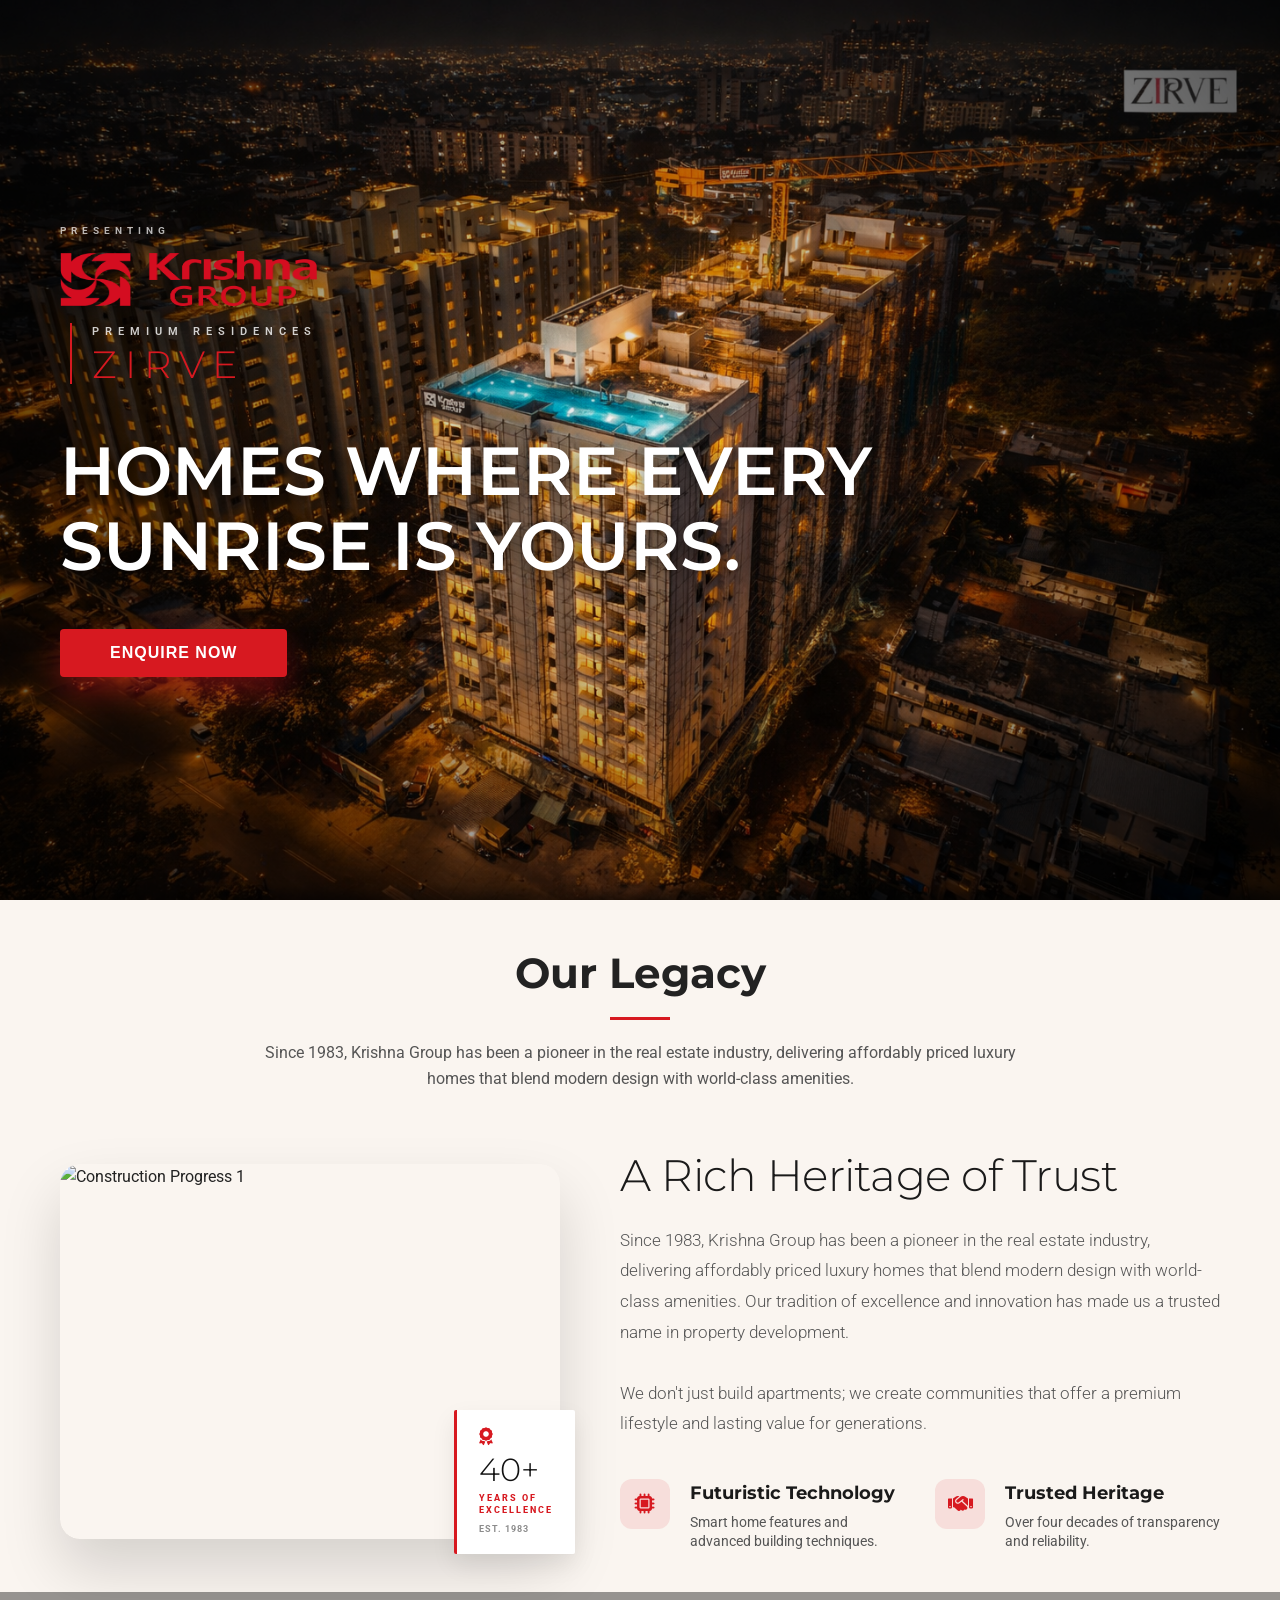
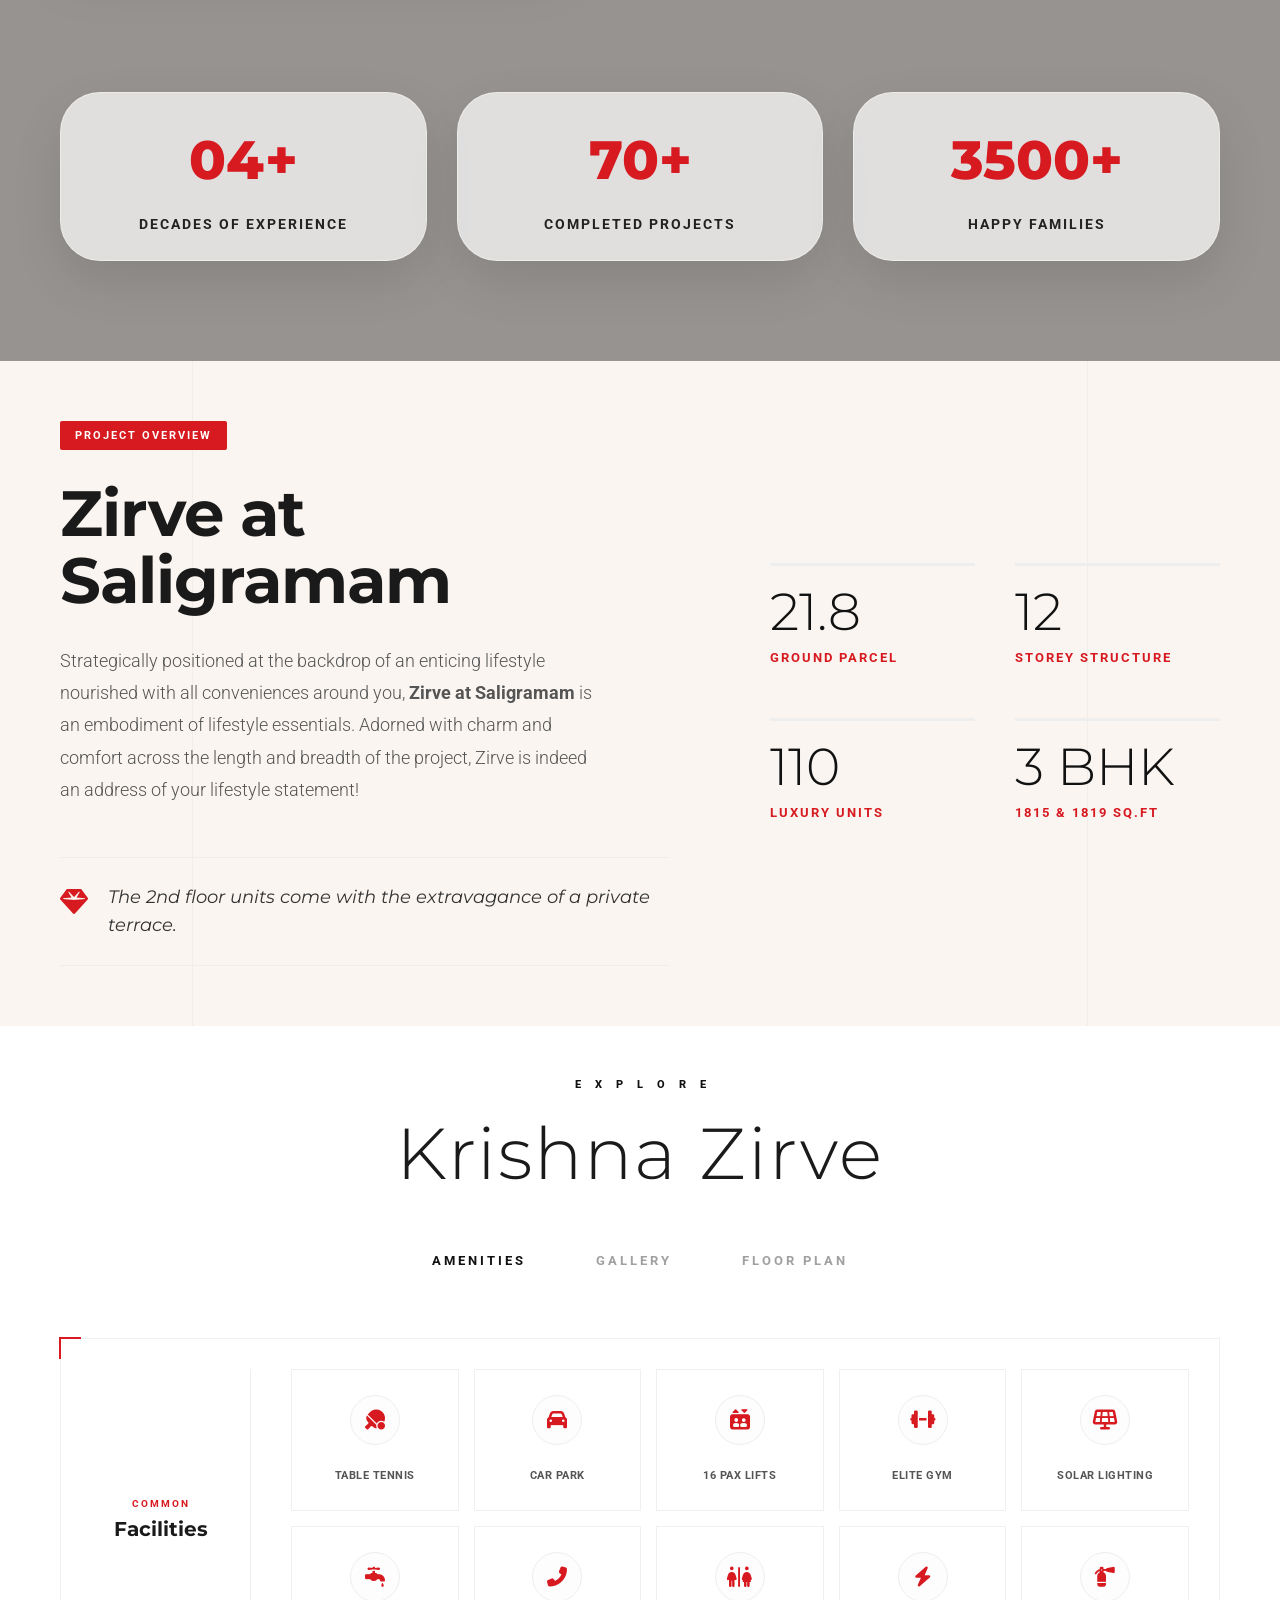
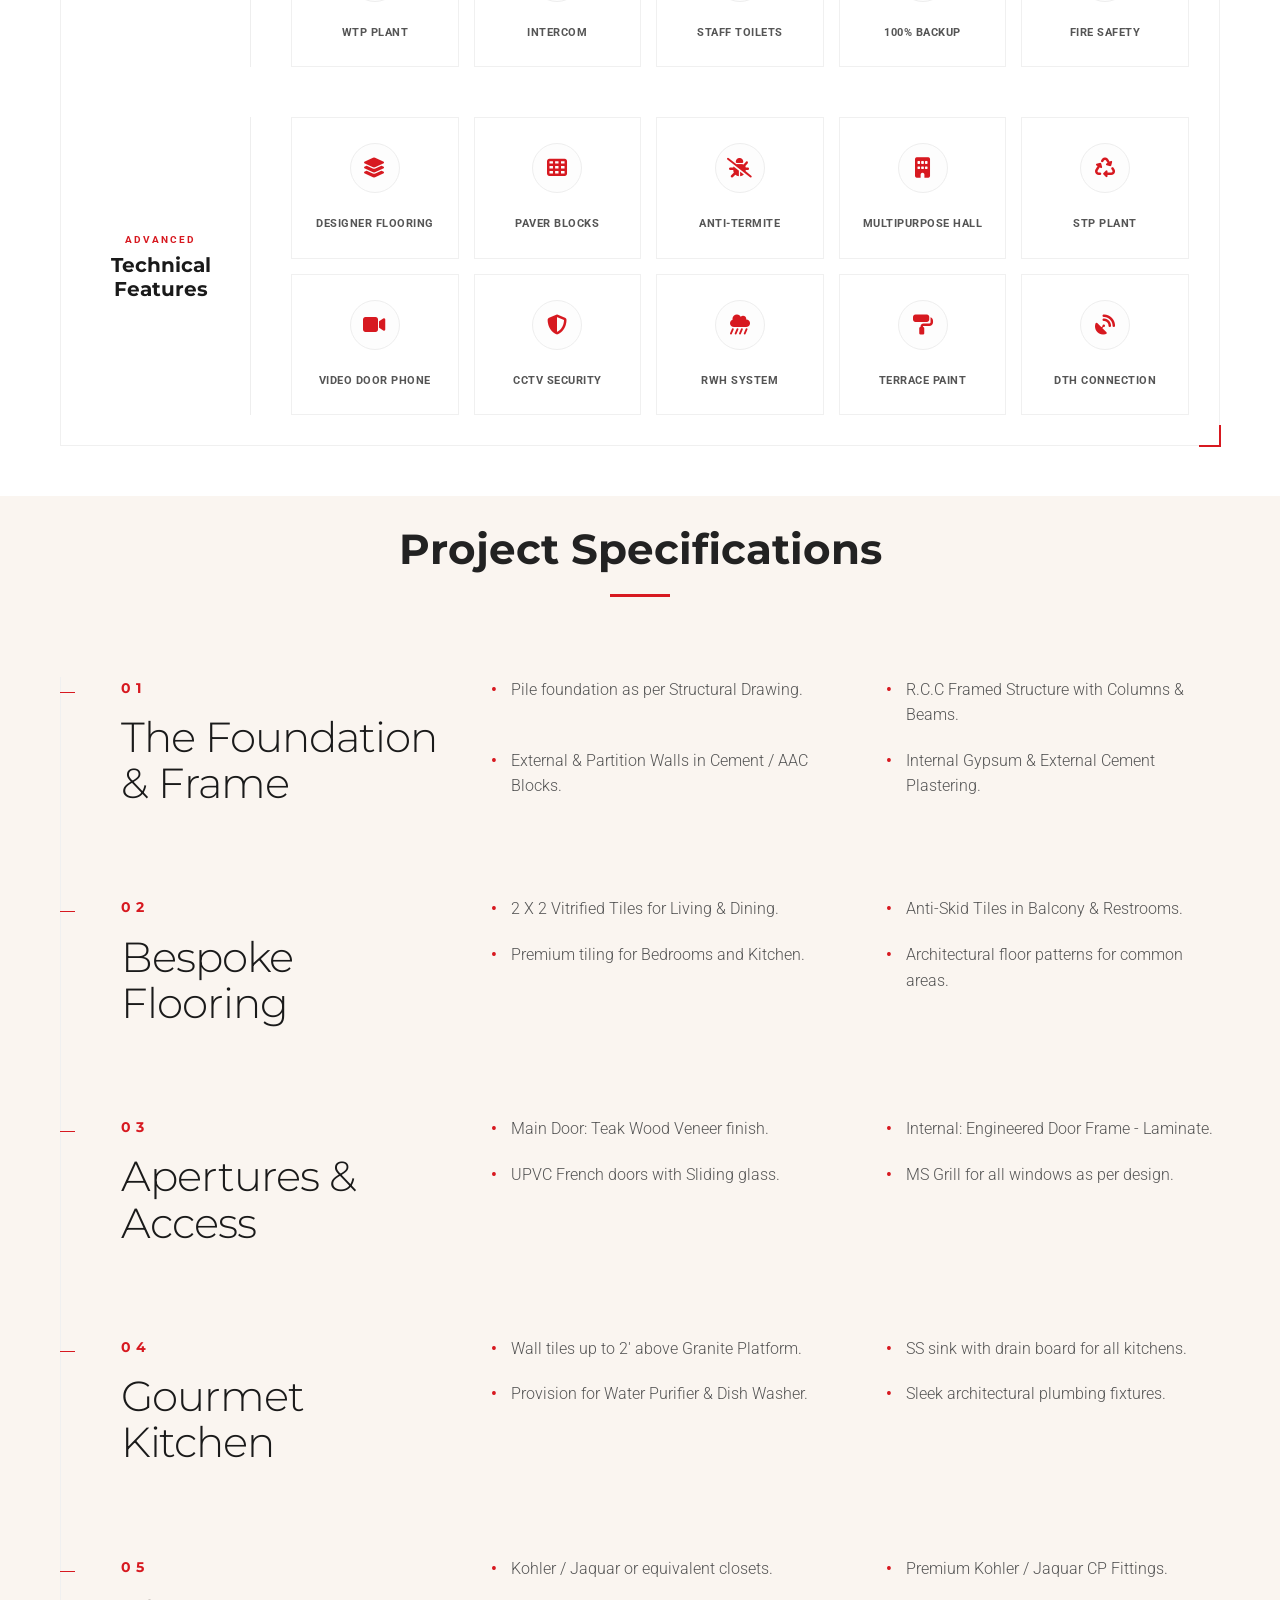
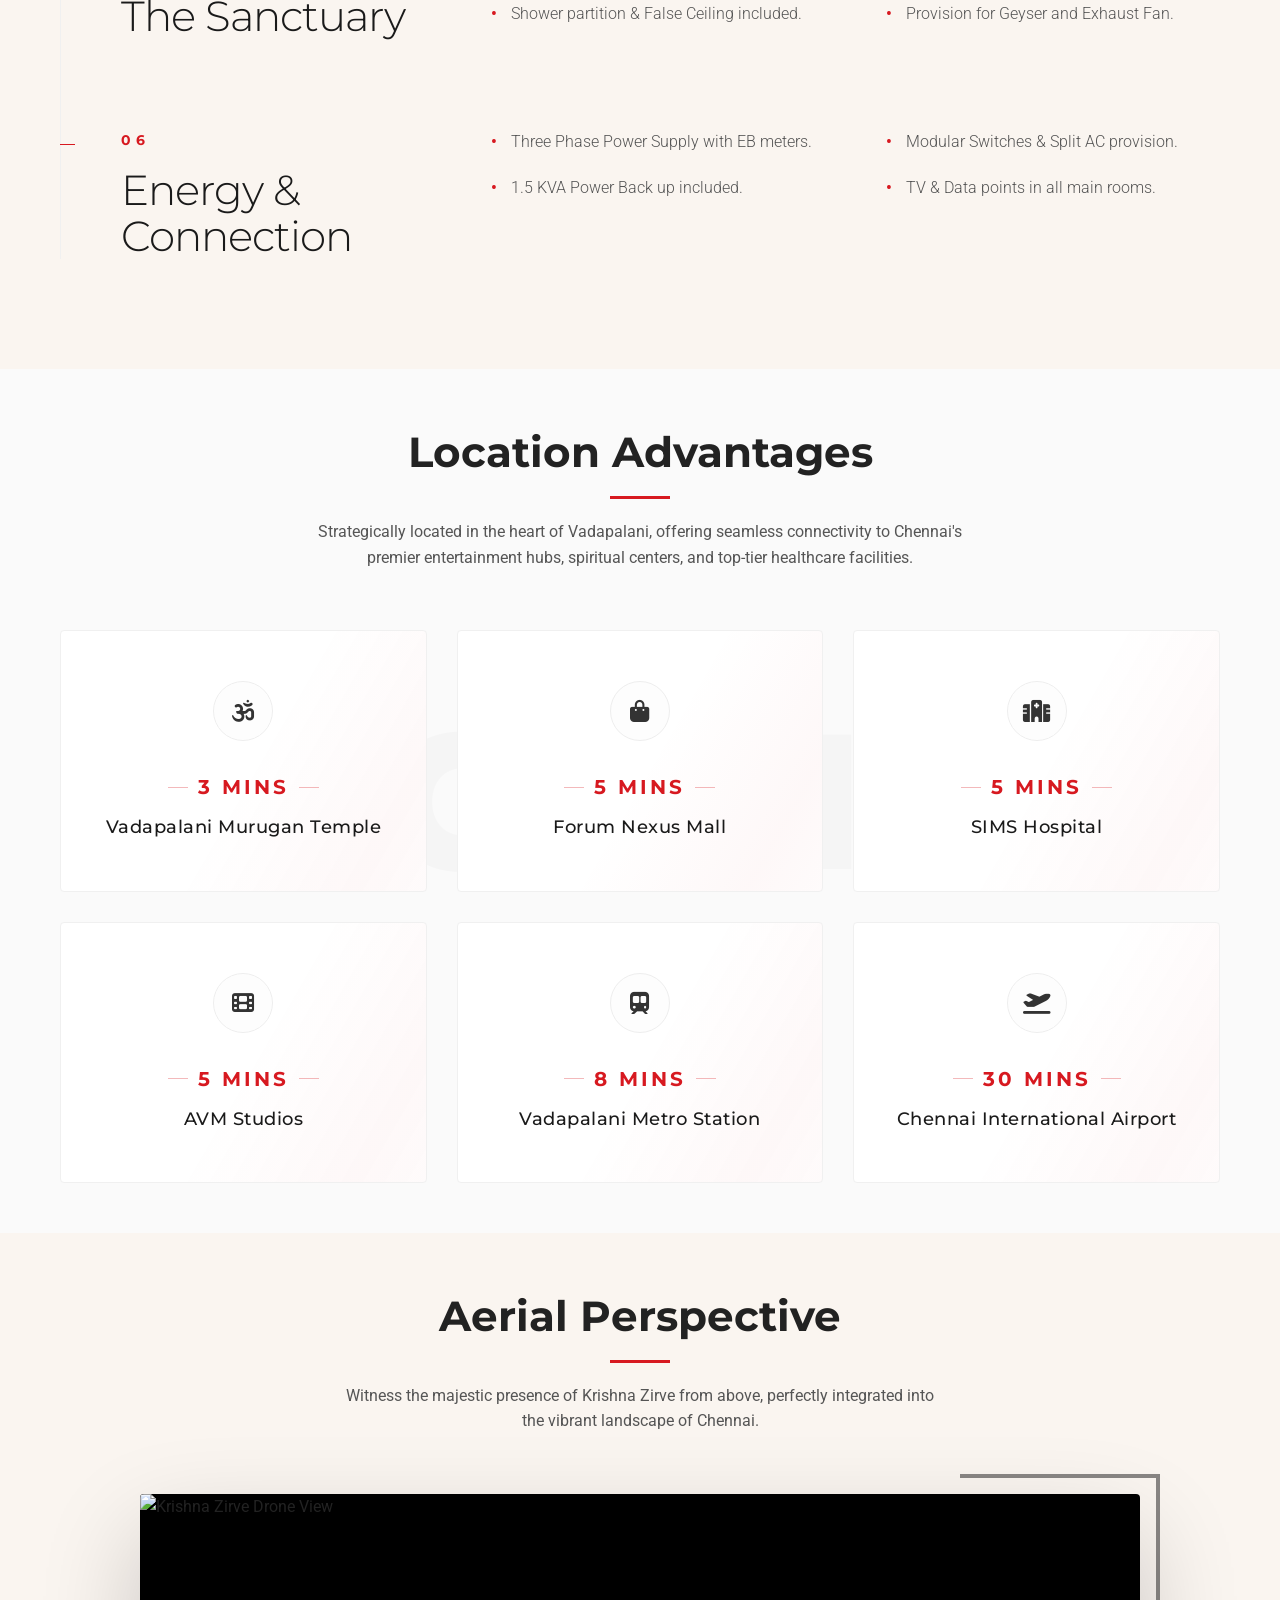
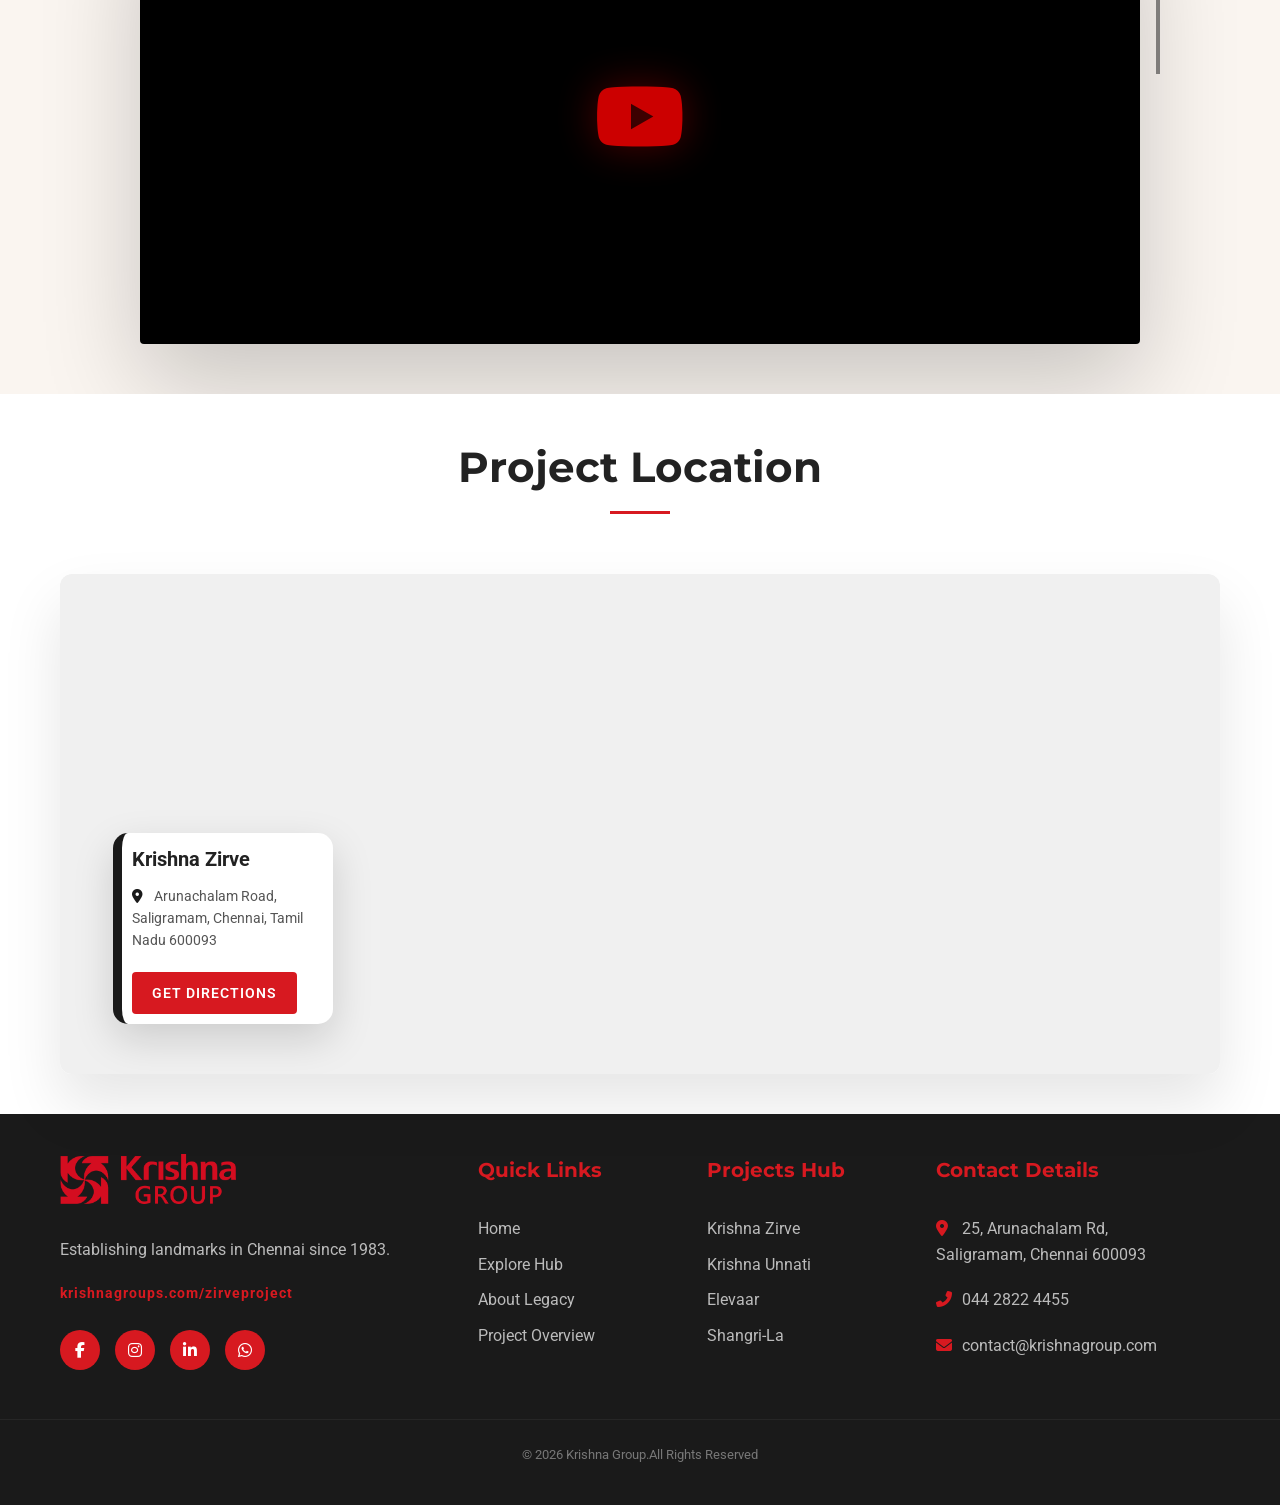
==== commit 09448ae8: "Initial commit" ====
--- a/KrishnaGroup_Redesign/index.html
+++ b/KrishnaGroup_Redesign/index.html
@@ -639,7 +639,7 @@
             </div>
         </div>
         <div style="text-align: center; margin-top: 40px; padding-top: 25px; border-top: 1px solid rgba(255,255,255,0.05); color: #777; font-size: 13px;">
-            <p>&copy; 2026 Krishna Group. Redefining Urban Luxury. | <a href="https://krishnagroups.com/zirveproject" style="color: #bbb; text-decoration: underline;">Official Project Portal</a></p>
+            <p>&copy; 2026 Krishna Group.All Rights Reserved</p>
         </div>
     </footer>
 
